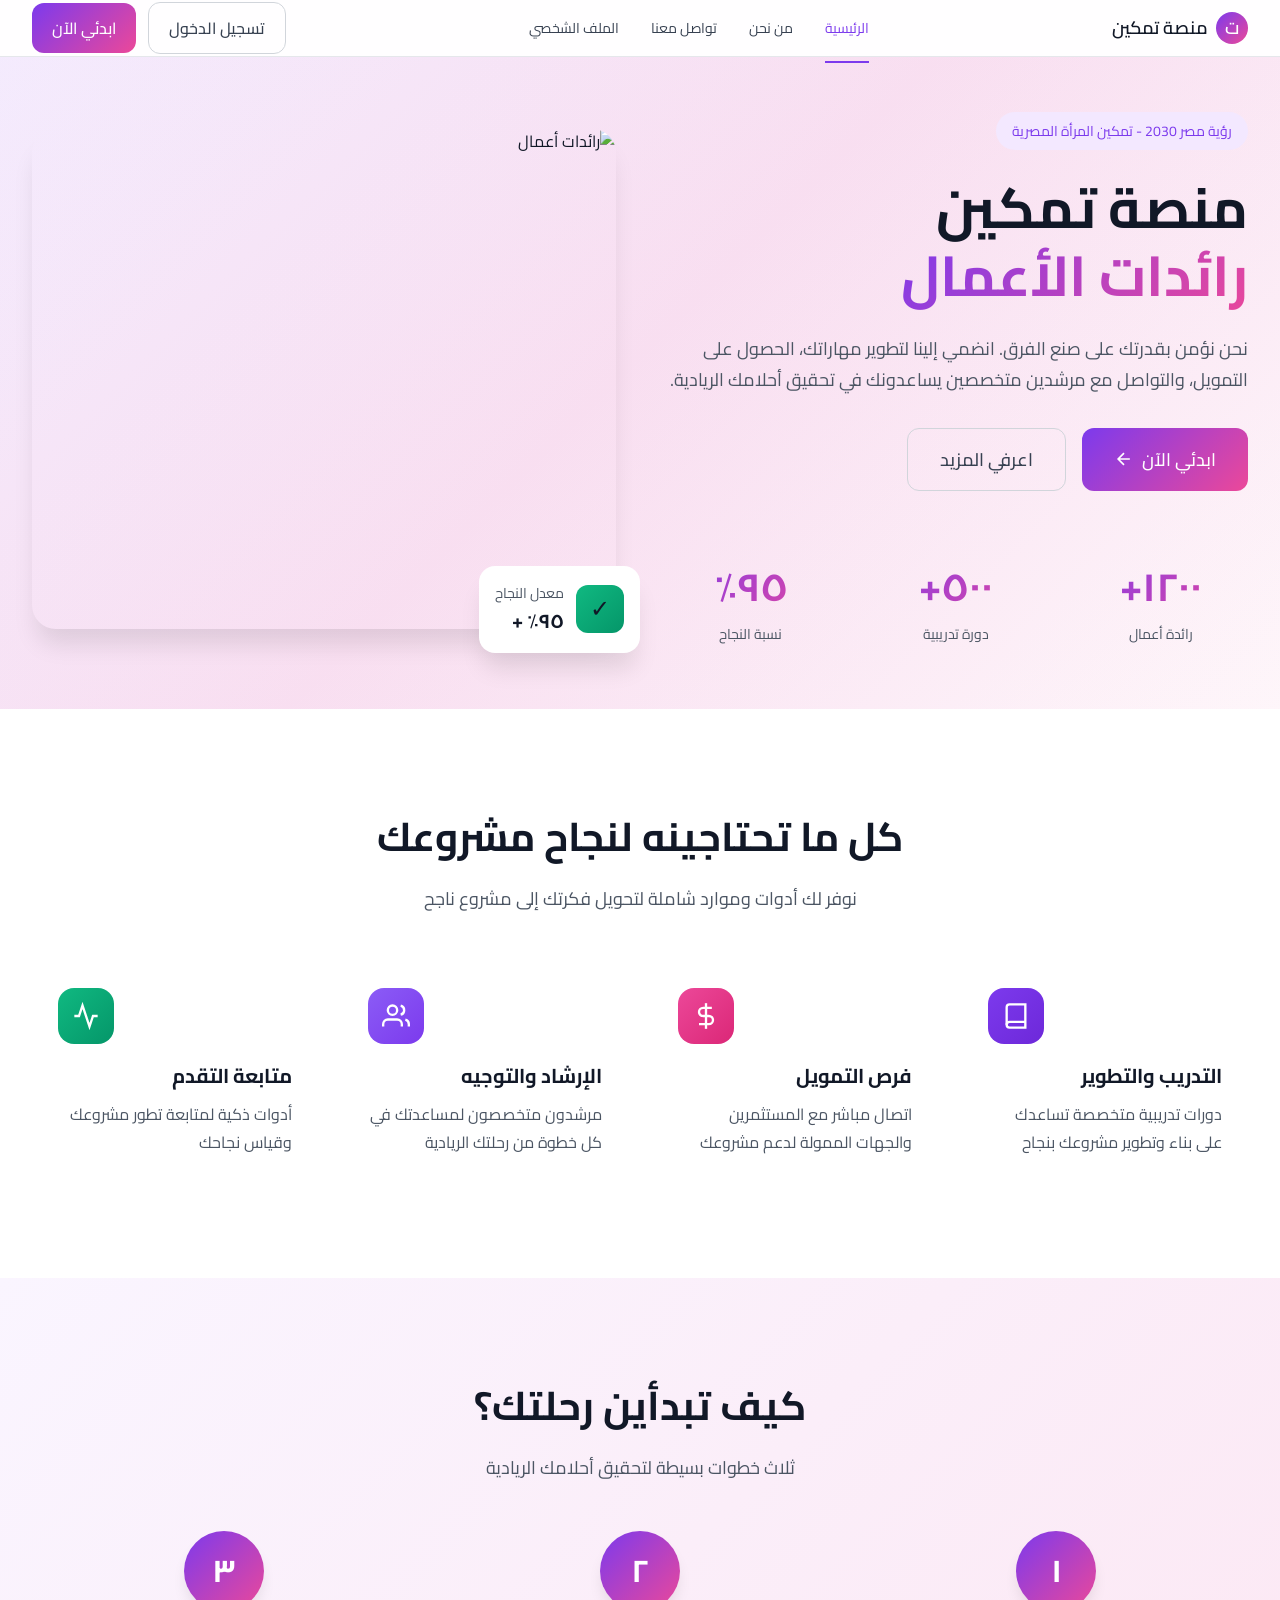
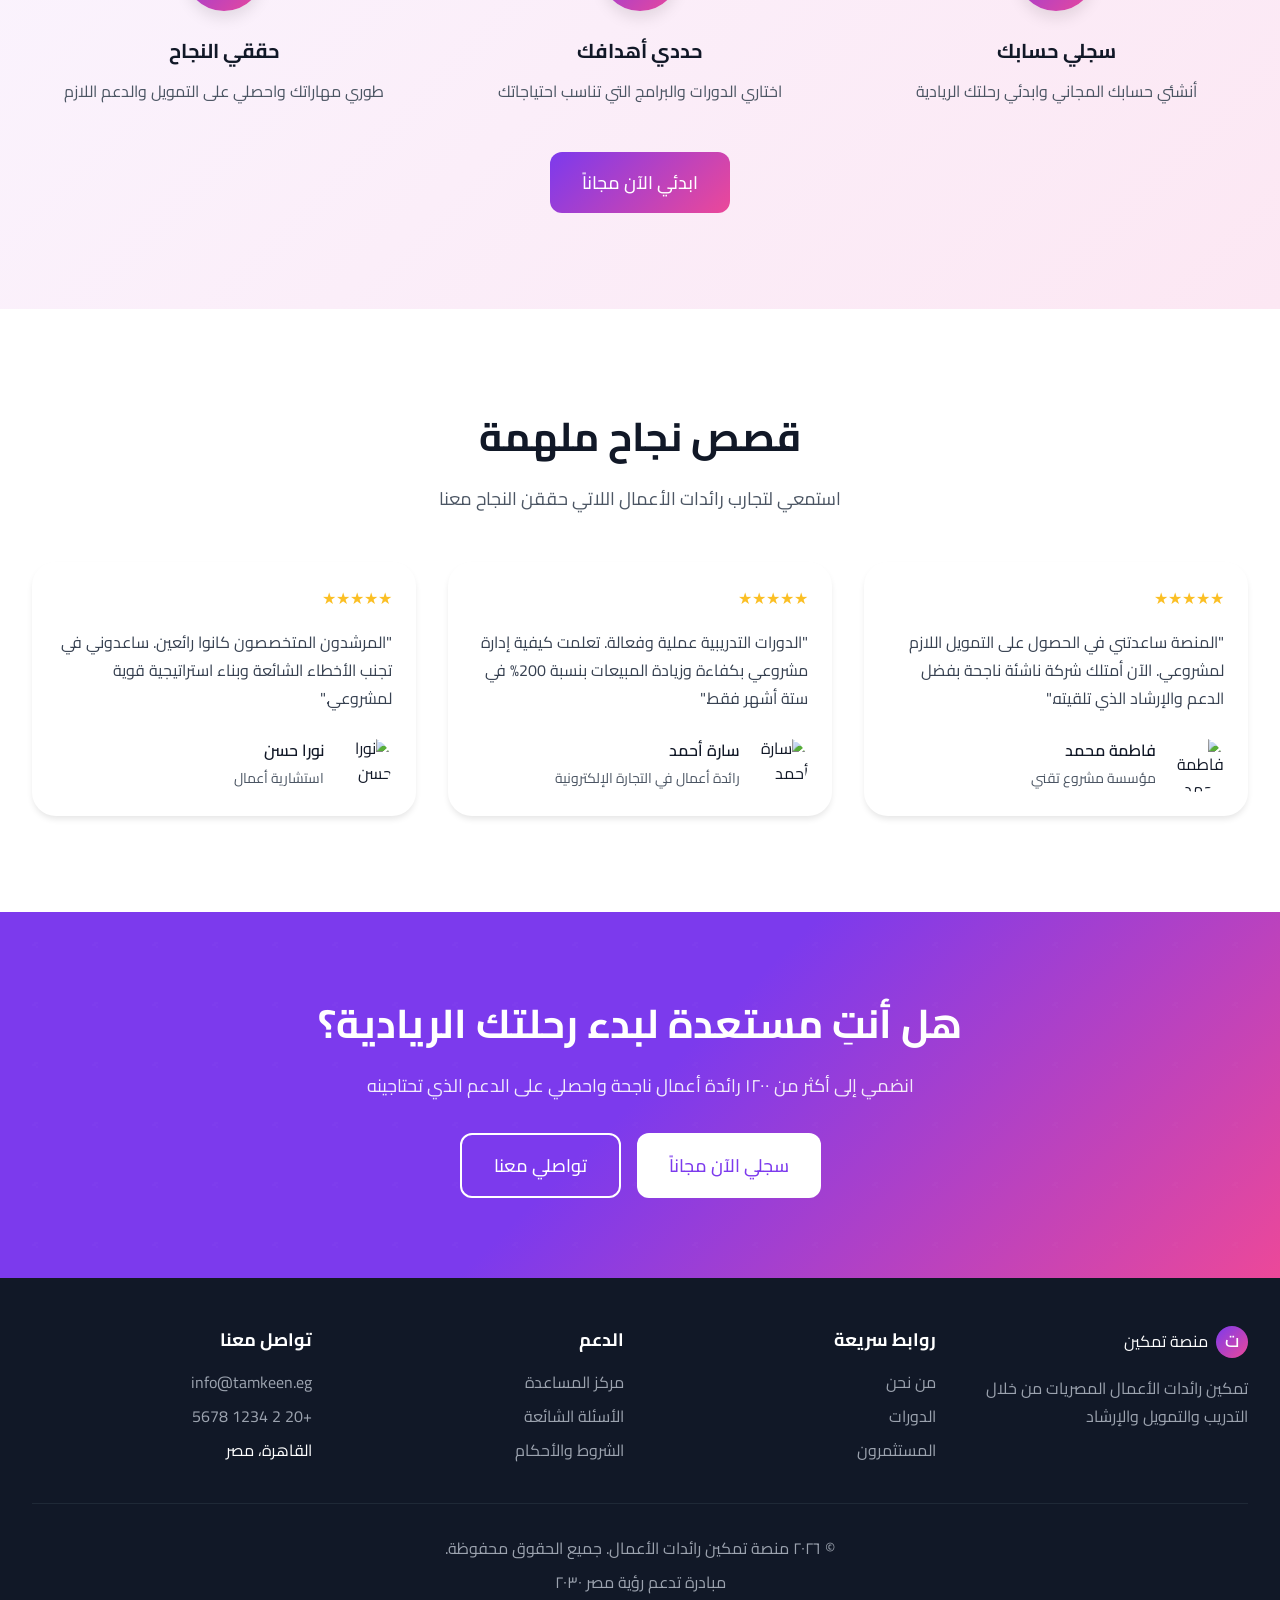
==== index.html @ 4277b5f2 "Add files via upload" ====
<!DOCTYPE html>
<html lang="ar" dir="rtl">
<head>
    <meta charset="UTF-8">
    <meta name="viewport" content="width=device-width, initial-scale=1.0">
    <title>منصة تمكين رائدات الأعمال - رؤية مصر 2030</title>
    <link rel="stylesheet" href="styles.css">
    <link rel="preconnect" href="https://fonts.googleapis.com">
    <link rel="preconnect" href="https://fonts.gstatic.com" crossorigin>
    <link href="https://fonts.googleapis.com/css2?family=Cairo:wght@300;400;500;600;700;800&family=Tajawal:wght@300;400;500;700;800&display=swap" rel="stylesheet">
    <script src="https://accounts.google.com/gsi/client" async defer></script>
</head>
<body>
    <!-- Navigation -->
    <nav class="navbar" id="navbar">
        <div class="container">
            <div class="navbar-content">
                <!-- Logo -->
                <div class="logo">
                    <div class="logo-icon">ت</div>
                    <span class="logo-text">منصة تمكين</span>
                </div>

                <!-- Desktop Menu -->
                <div class="nav-links" id="navLinks">
                    <a href="#" class="nav-link active" data-page="landing">الرئيسية</a>
                    <a href="#" class="nav-link" data-page="about">من نحن</a>
                    <a href="#" class="nav-link" data-page="contact">تواصل معنا</a>
                    <a href="#" class="nav-link" onclick="showProfile(); return false;">الملف الشخصي</a>
                </div>

                <!-- Auth Buttons -->
               <div class="nav-actions" id="navActions">
    <button class="btn btn-outline" onclick="showPage('auth')">تسجيل الدخول</button>
    <button class="btn btn-primary" onclick="showPage('auth')">ابدئي الآن</button>
</div>

                <!-- Mobile Menu Button -->
                <button class="mobile-menu-btn" id="mobileMenuBtn">
                    <span class="hamburger"></span>
                </button>
            </div>

            <!-- Mobile Menu -->
            <div class="mobile-menu" id="mobileMenu">
                <a href="#" class="mobile-nav-link" data-page="landing">الرئيسية</a>
                <a href="#" class="mobile-nav-link" data-page="about">من نحن</a>
                <a href="#" class="mobile-nav-link" data-page="contact">تواصل معنا</a>
                <a href="#" class="mobile-nav-link" onclick="showProfile(); return false;">الملف الشخصي</a>
                <div class="mobile-nav-actions">
                    <button class="btn btn-outline btn-block" onclick="showPage('auth')">تسجيل الدخول</button>
                    <button class="btn btn-primary btn-block" onclick="showPage('auth')">ابدئي الآن</button>
                </div>
            </div>
        </div>
    </nav>

    <!-- Main Content Area -->
    <main id="mainContent">
        <!-- Landing Page -->
        <div id="landingPage" class="page active">
            <!-- Hero Section -->
            <section class="hero">
                <div class="hero-bg"></div>
                <div class="container">
                    <div class="hero-grid">
                        <div class="hero-content">
                            <div class="badge">رؤية مصر 2030 - تمكين المرأة المصرية</div>
                            
                            <h1 class="hero-title">
                                منصة تمكين
                                <br>
                                <span class="gradient-text">رائدات الأعمال</span>
                            </h1>
                            
                            <p class="hero-description">
                                نحن نؤمن بقدرتك على صنع الفرق. انضمي إلينا لتطوير مهاراتك، الحصول على التمويل، والتواصل مع مرشدين متخصصين يساعدونك في تحقيق أحلامك الريادية.
                            </p>
                            
                            <div class="hero-actions">
                                <button class="btn btn-primary btn-lg" onclick="showPage('auth')">
                                    ابدئي الآن
                                    <svg width="20" height="20" viewBox="0 0 24 24" fill="none" stroke="currentColor" stroke-width="2">
                                        <path d="M5 12h14M12 5l-7 7 7 7"/>
                                    </svg>
                                </button>
                                <button class="btn btn-outline btn-lg" onclick="showPage('about')">اعرفي المزيد</button>
                            </div>

                            <!-- Stats -->
                            <div class="hero-stats">
                                <div class="stat">
                                    <div class="stat-value">١٢٠٠+</div>
                                    <div class="stat-label">رائدة أعمال</div>
                                </div>
                                <div class="stat">
                                    <div class="stat-value">٥٠٠+</div>
                                    <div class="stat-label">دورة تدريبية</div>
                                </div>
                                <div class="stat">
                                    <div class="stat-value">٩٥٪</div>
                                    <div class="stat-label">نسبة النجاح</div>
                                </div>
                            </div>
                        </div>

                        <div class="hero-image">
                            <img src="https://images.unsplash.com/photo-1650784853637-685e590ecb73?crop=entropy&cs=tinysrgb&fit=max&fm=jpg&w=1080" alt="رائدات أعمال">
                            <div class="floating-card">
                                <div class="floating-card-icon">✓</div>
                                <div class="floating-card-content">
                                    <div class="floating-card-label">معدل النجاح</div>
                                    <div class="floating-card-value">٩٥٪ +</div>
                                </div>
                            </div>
                        </div>
                    </div>
                </div>
            </section>

            <!-- Features Section -->
            <section class="features">
                <div class="container">
                    <div class="section-header">
                        <h2>كل ما تحتاجينه لنجاح مشروعك</h2>
                        <p>نوفر لك أدوات وموارد شاملة لتحويل فكرتك إلى مشروع ناجح</p>
                    </div>

                    <div class="features-grid">
                        <div class="feature-card">
                            <div class="feature-icon purple">
                                <svg width="28" height="28" viewBox="0 0 24 24" fill="none" stroke="currentColor" stroke-width="2">
                                    <path d="M4 19.5A2.5 2.5 0 0 1 6.5 17H20"/>
                                    <path d="M6.5 2H20v20H6.5A2.5 2.5 0 0 1 4 19.5v-15A2.5 2.5 0 0 1 6.5 2z"/>
                                </svg>
                            </div>
                            <h3>التدريب والتطوير</h3>
                            <p>دورات تدريبية متخصصة تساعدك على بناء وتطوير مشروعك بنجاح</p>
                        </div>

                        <div class="feature-card">
                            <div class="feature-icon pink">
                                <svg width="28" height="28" viewBox="0 0 24 24" fill="none" stroke="currentColor" stroke-width="2">
                                    <line x1="12" y1="1" x2="12" y2="23"/>
                                    <path d="M17 5H9.5a3.5 3.5 0 0 0 0 7h5a3.5 3.5 0 0 1 0 7H6"/>
                                </svg>
                            </div>
                            <h3>فرص التمويل</h3>
                            <p>اتصال مباشر مع المستثمرين والجهات الممولة لدعم مشروعك</p>
                        </div>

                        <div class="feature-card">
                            <div class="feature-icon violet">
                                <svg width="28" height="28" viewBox="0 0 24 24" fill="none" stroke="currentColor" stroke-width="2">
                                    <path d="M17 21v-2a4 4 0 0 0-4-4H5a4 4 0 0 0-4 4v2"/>
                                    <circle cx="9" cy="7" r="4"/>
                                    <path d="M23 21v-2a4 4 0 0 0-3-3.87"/>
                                    <path d="M16 3.13a4 4 0 0 1 0 7.75"/>
                                </svg>
                            </div>
                            <h3>الإرشاد والتوجيه</h3>
                            <p>مرشدون متخصصون لمساعدتك في كل خطوة من رحلتك الريادية</p>
                        </div>

                        <div class="feature-card">
                            <div class="feature-icon emerald">
                                <svg width="28" height="28" viewBox="0 0 24 24" fill="none" stroke="currentColor" stroke-width="2">
                                    <polyline points="22 12 18 12 15 21 9 3 6 12 2 12"/>
                                </svg>
                            </div>
                            <h3>متابعة التقدم</h3>
                            <p>أدوات ذكية لمتابعة تطور مشروعك وقياس نجاحك</p>
                        </div>
                    </div>
                </div>
            </section>

            <!-- How It Works -->
            <section class="how-it-works">
                <div class="container">
                    <div class="section-header">
                        <h2>كيف تبدأين رحلتك؟</h2>
                        <p>ثلاث خطوات بسيطة لتحقيق أحلامك الريادية</p>
                    </div>

                    <div class="steps">
                        <div class="step">
                            <div class="step-number">١</div>
                            <h3>سجلي حسابك</h3>
                            <p>أنشئي حسابك المجاني وابدئي رحلتك الريادية</p>
                        </div>

                        <div class="step">
                            <div class="step-number">٢</div>
                            <h3>حددي أهدافك</h3>
                            <p>اختاري الدورات والبرامج التي تناسب احتياجاتك</p>
                        </div>

                        <div class="step">
                            <div class="step-number">٣</div>
                            <h3>حققي النجاح</h3>
                            <p>طوري مهاراتك واحصلي على التمويل والدعم اللازم</p>
                        </div>
                    </div>

                    <div class="text-center">
                        <button class="btn btn-primary btn-lg" onclick="showPage('auth')">
                            ابدئي الآن مجاناً
                        </button>
                    </div>
                </div>
            </section>

            <!-- Testimonials -->
            <section class="testimonials">
                <div class="container">
                    <div class="section-header">
                        <h2>قصص نجاح ملهمة</h2>
                        <p>استمعي لتجارب رائدات الأعمال اللاتي حققن النجاح معنا</p>
                    </div>

                    <div class="testimonials-grid">
                        <div class="testimonial-card">
                            <div class="stars">★★★★★</div>
                            <p class="testimonial-text">
                                "المنصة ساعدتني في الحصول على التمويل اللازم لمشروعي. الآن أمتلك شركة ناشئة ناجحة بفضل الدعم والإرشاد الذي تلقيته."
                            </p>
                            <div class="testimonial-author">
                                <img src="https://images.unsplash.com/photo-1625987306773-8b9e554b25e2?w=100&h=100&fit=crop" alt="فاطمة محمد">
                                <div>
                                    <div class="author-name">فاطمة محمد</div>
                                    <div class="author-role">مؤسسة مشروع تقني</div>
                                </div>
                            </div>
                        </div>

                        <div class="testimonial-card">
                            <div class="stars">★★★★★</div>
                            <p class="testimonial-text">
                                "الدورات التدريبية عملية وفعالة. تعلمت كيفية إدارة مشروعي بكفاءة وزيادة المبيعات بنسبة 200% في ستة أشهر فقط."
                            </p>
                            <div class="testimonial-author">
                                <img src="https://images.unsplash.com/photo-1698499352020-521e54040e04?w=100&h=100&fit=crop" alt="سارة أحمد">
                                <div>
                                    <div class="author-name">سارة أحمد</div>
                                    <div class="author-role">رائدة أعمال في التجارة الإلكترونية</div>
                                </div>
                            </div>
                        </div>

                        <div class="testimonial-card">
                            <div class="stars">★★★★★</div>
                            <p class="testimonial-text">
                                "المرشدون المتخصصون كانوا رائعين. ساعدوني في تجنب الأخطاء الشائعة وبناء استراتيجية قوية لمشروعي."
                            </p>
                            <div class="testimonial-author">
                                <img src="https://images.unsplash.com/photo-1736939666660-d4c776e0532c?w=100&h=100&fit=crop" alt="نورا حسن">
                                <div>
                                    <div class="author-name">نورا حسن</div>
                                    <div class="author-role">استشارية أعمال</div>
                                </div>
                            </div>
                        </div>
                    </div>
                </div>
            </section>

            <!-- CTA Banner -->
            <section class="cta-banner">
                <div class="container">
                    <h2>هل أنتِ مستعدة لبدء رحلتك الريادية؟</h2>
                    <p>انضمي إلى أكثر من ١٢٠٠ رائدة أعمال ناجحة واحصلي على الدعم الذي تحتاجينه</p>
                    <div class="cta-actions">
                        <button class="btn btn-white btn-lg" onclick="showPage('auth')">
                            سجلي الآن مجاناً
                        </button>
                        <button class="btn btn-outline-white btn-lg" onclick="showPage('contact')">
                            تواصلي معنا
                        </button>
                    </div>
                </div>
            </section>

            <!-- Footer -->
            <footer class="footer">
                <div class="container">
                    <div class="footer-grid">
                        <div class="footer-col">
                            <div class="footer-logo">
                                <div class="logo-icon">ت</div>
                                <span>منصة تمكين</span>
                            </div>
                            <p>تمكين رائدات الأعمال المصريات من خلال التدريب والتمويل والإرشاد</p>
                        </div>

                        <div class="footer-col">
                            <h4>روابط سريعة</h4>
                            <ul>
                                <li><a href="#" onclick="showPage('about'); return false;">من نحن</a></li>
                                <li><a href="#" onclick="showPage('courses'); return false;">الدورات</a></li>
                                <li><a href="#" onclick="showPage('investors'); return false;">المستثمرون</a></li>
                            </ul>
                        </div>

                        <div class="footer-col">
                            <h4>الدعم</h4>
                            <ul>
                                <li><a href="#" onclick="showPage('help')">مركز المساعدة</a></li>
                                <li><a href="#" onclick="showPage('faq'); return false;">الأسئلة الشائعة</a></li>
                                <li><a href="#" onclick="showPage('terms'); return false;">الشروط والأحكام</a></li>
                            </ul>
                        </div>

                        <div class="footer-col">
                            <h4><a href="#" onclick="showPage('contact'); return false;" style="color: inherit; text-decoration: none;">تواصل معنا</a></h4>
                            <ul>
                                <li><a href="mailto:info@tamkeen.eg">info@tamkeen.eg</a></li>
                                <li><a href="tel:+20212345678">+20 2 1234 5678</a></li>
                                <li>القاهرة، مصر</li>
                            </ul>
                        </div>
                    </div>

                    <div class="footer-bottom">
                        <p>© ٢٠٢٦ منصة تمكين رائدات الأعمال. جميع الحقوق محفوظة.</p>
                        <p>مبادرة تدعم رؤية مصر ٢٠٣٠</p>
                    </div>
                </div>
            </footer>
        </div>

        <!-- About Page -->
        <div id="aboutPage" class="page">
            <section class="about-hero">
                <div class="container">
                    <div class="about-hero-content">
                        <h1>من نحن</h1>
                        <p>منصة تمكين هي المبادرة الرائدة في دعم رائدات الأعمال المصريات، وتدعم رؤية مصر 2030 من خلال تمكين المرأة اقتصادياً</p>
                    </div>
                </div>
            </section>

            <section class="about-content">
                <div class="container">
                    <div class="about-grid">
                        <div class="about-text">
                            <h2>رؤيتنا</h2>
                            <p>نسعى لأن نكون المنصة الأولى في الشرق الأوسط التي تدعم رائدات الأعمال من خلال توفير التدريب المتخصص، التمويل المناسب، والإرشاد المهني.</p>
                            
                            <h2>رسالتنا</h2>
                            <p>تمكين 100,000 رائدة أعمال مصرية بحلول عام 2030 من خلال بناء مجتمع داعم يساعد في تحويل الأفكار إلى مشاريع ناجحة.</p>
                        </div>
                        <div class="about-stats">
                            <div class="stat">
                                <div class="stat-value">1200+</div>
                                <div class="stat-label">رائدة أعمال</div>
                            </div>
                            <div class="stat">
                                <div class="stat-value">500+</div>
                                <div class="stat-label">دورة تدريبية</div>
                            </div>
                            <div class="stat">
                                <div class="stat-value">95%</div>
                                <div class="stat-label">نسبة النجاح</div>
                            </div>
                        </div>
                    </div>
                </div>
            </section>
        </div>

        <!-- Contact Page -->
     <div id="contactPage" class="page">
    <section class="contact-hero">
        <div class="container">
            <div class="contact-hero-content">
                <h1>تواصل معنا</h1>
                <p>نحن هنا لمساعدتك في رحلتك الريادية. تواصلي معنا في أي وقت</p>
            </div>
        </div>
    </section>

    <section class="contact-content">
        <div class="container">
            <div class="contact-grid">
                <div class="contact-form">
                    <h2>أرسلي رسالة</h2>
                    <form id="contactForm">
                        <div class="form-group">
                            <label>الاسم الكامل</label>
                            <input id="contactName" type="text" placeholder="أدخلي اسمك الكامل" required>
                        </div>
                        <div class="form-group">
                            <label>البريد الإلكتروني</label>
                            <input id="contactEmail" type="email" placeholder="example@email.com" required>
                        </div>
                        <div class="form-group">
                            <label>الموضوع</label>
                            <input id="contactSubject" type="text" placeholder="موضوع الرسالة" required>
                        </div>
                        <div class="form-group">
                            <label>الرسالة</label>
                            <textarea id="contactMessage" placeholder="اكتبي رسالتك هنا..." rows="5" required></textarea>
                        </div>
                        <button type="submit" class="btn btn-primary">إرسال الرسالة</button>
                    </form>
                </div>
                <div class="contact-info">
                    <h2>معلومات التواصل</h2>
                    <div class="contact-item">
                        <div class="contact-icon">📧</div>
                        <div>
                            <div class="contact-label">البريد الإلكتروني</div>
                            <div class="contact-value">info@tamkeen.eg</div>
                        </div>
                    </div>
                    <div class="contact-item">
                        <div class="contact-icon">📞</div>
                        <div>
                            <div class="contact-label">الهاتف</div>
                            <div class="contact-value">+20 2 1234 5678</div>
                        </div>
                    </div>
                    <div class="contact-item">
                        <div class="contact-icon">📍</div>
                        <div>
                            <div class="contact-label">العنوان</div>
                            <div class="contact-value">القاهرة، مصر</div>
                        </div>
                    </div>
                </div>
            </div>
        </div>
    </section>
</div>

<!-- Help Page -->
<div id="helpPage" class="page">
    <section class="help-hero">
        <div class="container">
            <div class="help-hero-content">
                <h1>مركز المساعدة</h1>
                <p>نحن هنا لمساعدتك في كل خطوة من رحلتك الريادية</p>
            </div>
        </div>
    </section>

    <section class="help-content">
        <div class="container">
            <div class="help-grid">
                <div class="help-section">
                    <h2>البدء في رحلتك</h2>
                    <div class="help-item">
                        <h3>كيف أنشئ حساب جديد؟</h3>
                        <p>اضغطي على "ابدئي الآن" في الصفحة الرئيسية واتبعي الخطوات البسيطة لإنشاء حسابك.</p>
                    </div>
                    <div class="help-item">
                        <h3>ما هي الدورات المتاحة؟</h3>
                        <p>نوفر أكثر من 500 دورة تدريبية في مجالات مختلفة مثل التسويق، الإدارة المالية، وريادة الأعمال.</p>
                    </div>
                </div>
                <div class="help-section">
                    <h2>الدعم الفني</h2>
                    <div class="help-item">
                        <h3>كيف أتصل بالدعم؟</h3>
                        <p>يمكنك التواصل معنا عبر البريد الإلكتروني info@tamkeen.eg أو الهاتف +20 2 1234 5678</p>
                    </div>
                    <div class="help-item">
                        <h3>مشاكل في تسجيل الدخول</h3>
                        <p>تأكدي من صحة البريد الإلكتروني وكلمة المرور. إذا نسيت كلمة المرور، استخدمي رابط "نسيت كلمة المرور".</p>
                    </div>
                </div>
            </div>
        </div>
    </section>
</div>

        <!-- Investors Page -->
        <div id="investorsPage" class="page">
            <section class="investors-hero">
                <div class="container">
                    <div class="investors-hero-content">
                        <h1>المستثمرون</h1>
                        <p>تواصلي مع مستثمرين موثوقين يدعمون مشاريع رائدات الأعمال</p>
                    </div>
                </div>
            </section>

            <section class="investors-content">
                <div class="container">
                    <div class="investors-grid" id="investorsGrid">
                        <div class="investor-card">
                            <div class="investor-image">
                                <img src="https://images.unsplash.com/photo-1556157382-97eda2d62296?crop=entropy&cs=tinysrgb&fit=max&fm=jpg&w=400" alt="أحمد محمد">
                            </div>
                            <div class="investor-content">
                                <h3>أحمد محمد</h3>
                                <p class="investor-title">مستثمر في التكنولوجيا</p>
                                <p class="investor-desc">استثمرت في أكثر من 15 شركة ناشئة في مجال التكنولوجيا والابتكار</p>
                                <div class="investor-interests">
                                    <span>تكنولوجيا</span>
                                    <span>ذكاء اصطناعي</span>
                                    <span>تجارة إلكترونية</span>
                                </div>
                            </div>
                        </div>

                        <div class="investor-card">
                            <div class="investor-image">
                                <img src="https://images.unsplash.com/photo-1559136555-9303baea8ebd?crop=entropy&cs=tinysrgb&fit=max&fm=jpg&w=400" alt="فاطمة علي">
                            </div>
                            <div class="investor-content">
                                <h3>فاطمة علي</h3>
                                <p class="investor-title">مستثمرة في الزراعة</p>
                                <p class="investor-desc">تركز على دعم المشاريع الزراعية المستدامة والأغذية العضوية</p>
                                <div class="investor-interests">
                                    <span>زراعة</span>
                                    <span>أغذية عضوية</span>
                                    <span>استدامة</span>
                                </div>
                            </div>
                        </div>

                        <div class="investor-card">
                            <div class="investor-image">
                                <img src="https://images.unsplash.com/photo-1560250097-0b93528c311a?crop=entropy&cs=tinysrgb&fit=max&fm=jpg&w=400" alt="محمد حسن">
                            </div>
                            <div class="investor-content">
                                <h3>محمد حسن</h3>
                                <p class="investor-title">مستثمر في التصنيع</p>
                                <p class="investor-desc">يدعم مشاريع التصنيع المحلي والإنتاج الصناعي</p>
                                <div class="investor-interests">
                                    <span>تصنيع</span>
                                    <span>إنتاج محلي</span>
                                    <span>صناعات</span>
                                </div>
                            </div>
                        </div>

                        <div class="investor-card">
                            <div class="investor-image">
                                <img src="https://images.unsplash.com/photo-1580489944761-15a19d654956?crop=entropy&cs=tinysrgb&fit=max&fm=jpg&w=400" alt="سارة أحمد">
                            </div>
                            <div class="investor-content">
                                <h3>سارة أحمد</h3>
                                <p class="investor-title">مستثمرة في التعليم</p>
                                <p class="investor-desc">تدعم مشاريع التعليم والتدريب والتطوير المهني</p>
                                <div class="investor-interests">
                                    <span>تعليم</span>
                                    <span>تدريب</span>
                                    <span>تطوير مهني</span>
                                </div>
                            </div>
                        </div>

                        <div class="investor-card">
                            <div class="investor-image">
                                <img src="https://images.unsplash.com/photo-1472099645785-5658abf4ff4e?crop=entropy&cs=tinysrgb&fit=max&fm=jpg&w=400" alt="علي محمود">
                            </div>
                            <div class="investor-content">
                                <h3>علي محمود</h3>
                                <p class="investor-title">مستثمر في الطاقة</p>
                                <p class="investor-desc">يركز على مشاريع الطاقة المتجددة والحلول البيئية</p>
                                <div class="investor-interests">
                                    <span>طاقة متجددة</span>
                                    <span>بيئة</span>
                                    <span>استدامة</span>
                                </div>
                            </div>
                        </div>

                        <div class="investor-card">
                            <div class="investor-image">
                                <img src="https://images.unsplash.com/photo-1544005313-94ddf0286df2?crop=entropy&cs=tinysrgb&fit=max&fm=jpg&w=400" alt="نور حسن">
                            </div>
                            <div class="investor-content">
                                <h3>نور حسن</h3>
                                <p class="investor-title">مستثمرة في السياحة</p>
                                <p class="investor-desc">تدعم مشاريع السياحة والضيافة والترفيه</p>
                                <div class="investor-interests">
                                    <span>سياحة</span>
                                    <span>ضيافة</span>
                                    <span>ترفيه</span>
                                </div>
                            </div>
                        </div>
                    </div>
                </div>
            </section>
        </div>

        <!-- Terms Page -->
        <div id="termsPage" class="page">
            <section class="terms-hero">
                <div class="container">
                    <div class="terms-hero-content">
                        <h1>الشروط والأحكام</h1>
                        <p>اقرئي بعناية قبل استخدام منصة تمكين</p>
                    </div>
                </div>
            </section>

            <section class="terms-content">
                <div class="container">
                    <div class="terms-text">
                        <h2>1. قبول الشروط</h2>
                        <p>بالدخول إلى منصة تمكين، تقبلين هذه الشروط والأحكام بالكامل. إذا كنتِ لا توافقين على أي جزء منها، يرجى عدم استخدام المنصة.</p>

                        <h2>2. استخدام المنصة</h2>
                        <p>المنصة مخصصة لدعم رائدات الأعمال المصريات. يجب استخدامها بطريقة قانونية وأخلاقية. لا يُسمح باستخدامها لأغراض غير قانونية أو ضارة.</p>

                        <h2>3. حقوق الملكية الفكرية</h2>
                        <p>جميع المحتوى في المنصة (النصوص والصور والفيديوهات) محمي بحقوق الملكية الفكرية. لا يُسمح بنسخ أو توزيع المحتوى بدون إذن صريح.</p>

                        <h2>4. الحسابات والكلمات المرورية</h2>
                        <p>أنتِ مسؤولة عن حماية كلمة مرورك وعدم مشاركتها مع الآخرين. المنصة لا تتحمل المسؤولية عن الوصول غير المصرح إلى حسابك.</p>

                        <h2>5. المحتوى المستخدم</h2>
                        <p>أي محتوى تنشرينه في المنصة تكونين مسؤولة عنه. يجب أن يكون قانونياً واحترافياً. نحتفظ بالحق في حذف أي محتوى يخالف هذه الشروط.</p>

                        <h2>6. المسؤولية والتعويضات</h2>
                        <p>المنصة توفر الخدمات "كما هي". لا نضمن عدم وجود أخطاء أو انقطاع الخدمة. لا نتحمل مسؤولية الأضرار المباشرة أو غير المباشرة الناتجة عن استخدام المنصة.</p>

                        <h2>7. سياسة الخصوصية</h2>
                        <p>نحترم خصوصيتك. بيانات حسابك محمية تماماً. لن نشاركها مع أطراف ثالثة بدون موافقتك. للمزيد، اطلعي على سياسة الخصوصية الكاملة.</p>

                        <h2>8. التعديلات على الشروط</h2>
                        <p>نحتفظ بالحق في تعديل هذه الشروط في أي وقت. ستُخطرين بأي تغييرات مهمة عبر البريد الإلكتروني. الاستمرار في استخدام المنصة يعني قبولك للشروط الجديدة.</p>

                        <h2>9. الإنهاء</h2>
                        <p>يمكنك إنهاء حسابك في أي وقت. نحتفظ بالحق في إيقاف الحساب إذا انتهكتِ هذه الشروط.</p>

                        <h2>10. التواصل</h2>
                        <p>إذا كان لديك أي أسئلة حول هذه الشروط، تواصلي معنا عبر البريد الإلكتروني: info@tamkeen.eg</p>

                        <div class="terms-footer">
                            <p><strong>آخر تحديث: 9 مارس 2026</strong></p>
                        </div>
                    </div>
                </div>
            </section>
        </div>

        <!-- FAQ Page -->
        <div id="faqPage" class="page">
            <section class="faq-hero">
                <div class="container">
                    <div class="faq-hero-content">
                        <h1>الأسئلة الشائعة</h1>
                        <p>إجابات لأكثر الأسئلة التي تطرحها رائدات الأعمال</p>
                    </div>
                </div>
            </section>

            <section class="faq-content">
                <div class="container">
                    <div class="faq-list">
                        <div class="faq-item">
                            <div class="faq-question" onclick="toggleFaq(this)">
                                <h3>كيف أسجل في منصة تمكين؟</h3>
                                <span class="faq-toggle">+</span>
                            </div>
                            <div class="faq-answer">
                                <p>التسجيل في منصة تمكين سهل جداً. اضغطي على "ابدئي الآن" واتبعي الخطوات البسيطة. ستحتاجين إلى بريد إلكتروني وكلمة مرور قوية. بعد التأكد من بريدك الإلكتروني، يمكنك البدء في تصفح الدورات والمستثمرين.</p>
                            </div>
                        </div>

                        <div class="faq-item">
                            <div class="faq-question" onclick="toggleFaq(this)">
                                <h3>هل المنصة مجانية؟</h3>
                                <span class="faq-toggle">+</span>
                            </div>
                            <div class="faq-answer">
                                <p>التسجيل في المنصة مجاني تماماً! بعض الدورات مجانية وبعضها قد يتطلب رسوم اشتراك. لكن الوصول الأساسي إلى المنصة والمحتوى الأساسي مجاني للجميع.</p>
                            </div>
                        </div>

                        <div class="faq-item">
                            <div class="faq-question" onclick="toggleFaq(this)">
                                <h3>كيف أتواصل مع المستثمرين؟</h3>
                                <span class="faq-toggle">+</span>
                            </div>
                            <div class="faq-answer">
                                <p>يمكنك تصفح ملفات المستثمرين في صفحة "المستثمرون" ورؤية اهتماماتهم. بعد ذلك، يمكنك التواصل معهم عبر البريد الإلكتروني أو الاتصال بفريق الدعم للمساعدة في الربط بينك وبينهم.</p>
                            </div>
                        </div>

                        <div class="faq-item">
                            <div class="faq-question" onclick="toggleFaq(this)">
                                <h3>ما هي مدة الدورات؟</h3>
                                <span class="faq-toggle">+</span>
                            </div>
                            <div class="faq-answer">
                                <p>مدة الدورات تختلف حسب محتواها. معظم الدورات تتراوح بين 6 إلى 20 أسبوع. كل دورة لها جدول زمني مرن تستطيعين الدراسة فيه بوتيرتكن الخاصة.</p>
                            </div>
                        </div>

                        <div class="faq-item">
                            <div class="faq-question" onclick="toggleFaq(this)">
                                <h3>هل يوجد شهادات بعد إنهاء الدورة؟</h3>
                                <span class="faq-toggle">+</span>
                            </div>
                            <div class="faq-answer">
                                <p>نعم، بعد إنهاء أي دورة بنجاح ستحصلين على شهادة معترف بها. الشهادة ستضاف إلى ملفك الشخصي ويمكنك مشاركتها مع الآخرين وأصحاب العمل.</p>
                            </div>
                        </div>

                        <div class="faq-item">
                            <div class="faq-question" onclick="toggleFaq(this)">
                                <h3>كيف أبدأ مشروعي الخاص؟</h3>
                                <span class="faq-toggle">+</span>
                            </div>
                            <div class="faq-answer">
                                <p>ابدئي بتطوير فكرتك من خلال دورات ريادة الأعمال. ثم، استخدمي أدواتنا لكتابة خطة عملك ودراسة السوق. بعد ذلك، تواصلي مع المستثمرين الذين يهتمون بمجال مشروعك.</p>
                            </div>
                        </div>

                        <div class="faq-item">
                            <div class="faq-question" onclick="toggleFaq(this)">
                                <h3>هل يمكنني التواصل مع مرشد شخصي؟</h3>
                                <span class="faq-toggle">+</span>
                            </div>
                            <div class="faq-answer">
                                <p>نعم، يمكنك طلب مرشد متخصص من خلال صفحة التواصل معنا. سنساعدك في إيجاد مرشد يتناسب مع احتياجات مشروعك ومجال عملك.</p>
                            </div>
                        </div>

                        <div class="faq-item">
                            <div class="faq-question" onclick="toggleFaq(this)">
                                <h3>ماذا أفعل إذا نسيت كلمة المرور؟</h3>
                                <span class="faq-toggle">+</span>
                            </div>
                            <div class="faq-answer">
                                <p>اضغطي على "نسيت كلمة المرور" في صفحة الدخول. أدخلي بريدك الإلكتروني وستتلقين رسالة بها رابط لإعادة تعيين كلمة المرور. اتبعي الخطوات لإنشاء كلمة مرور جديدة.</p>
                            </div>
                        </div>

                        <div class="faq-item">
                            <div class="faq-question" onclick="toggleFaq(this)">
                                <h3>هل يمكنني تغيير خطتي بعد التسجيل؟</h3>
                                <span class="faq-toggle">+</span>
                            </div>
                            <div class="faq-answer">
                                <p>بالطبع! يمكنك تغيير أهدافك والدورات التي تريدين حضورها في أي وقت. المرونة جزء أساسي من فلسفتنا في دعم رائدات الأعمال.</p>
                            </div>
                        </div>

                        <div class="faq-item">
                            <div class="faq-question" onclick="toggleFaq(this)">
                                <h3>كيف أتواصل مع فريق الدعم؟</h3>
                                <span class="faq-toggle">+</span>
                            </div>
                            <div class="faq-answer">
                                <p>يمكنك التواصل معنا عبر صفحة "تواصل معنا" أو البريد الإلكتروني info@tamkeen.eg أو الهاتف +20 2 1234 5678. فريقنا هنا لمساعدتك 24/7.</p>
                            </div>
                        </div>
                    </div>
                </div>
            </section>
        </div>

        <!-- Courses Page -->
        <div id="coursesPage" class="page">
            <section class="courses-hero">
                <div class="container">
                    <div class="courses-hero-content">
                        <h1>الدورات التدريبية</h1>
                        <p>دورات متخصصة لتطوير مهاراتك الريادية وتحقيق أحلامك</p>
                        <div class="search-container">
                            <input type="text" id="courseSearch" placeholder="ابحثي عن دورة..." class="search-input">
                            <button class="search-btn">🔍</button>
                        </div>
                    </div>
                </div>
            </section>

            <section class="courses-content">
                <div class="container">
                    <div class="courses-grid" id="coursesGrid">
                        <div class="course-card">
                            <div class="course-image">
                                <img src="https://images.unsplash.com/photo-1552664730-d307ca884978?crop=entropy&cs=tinysrgb&fit=max&fm=jpg&w=400" alt="إدارة الأعمال">
                            </div>
                            <div class="course-content">
                                <h3>إدارة الأعمال الأساسية</h3>
                                <p>تعلمي أساسيات إدارة الأعمال والتخطيط الاستراتيجي</p>
                                <div class="course-meta">
                                    <span class="duration">8 أسابيع</span>
                                    <span class="level">مبتدئة</span>
                                </div>
                                <button class="btn btn-primary" onclick="showPage('auth')">سجلي الآن</button>
                            </div>
                        </div>

                        <div class="course-card">
                            <div class="course-image">
                                <img src="https://images.unsplash.com/photo-1556742049-0cfed4f6a45d?crop=entropy&cs=tinysrgb&fit=max&fm=jpg&w=400" alt="التسويق الرقمي">
                            </div>
                            <div class="course-content">
                                <h3>التسويق الرقمي للشركات الصغيرة</h3>
                                <p>اكتشفي أسرار التسويق عبر الإنترنت وبناء حضور قوي</p>
                                <div class="course-meta">
                                    <span class="duration">6 أسابيع</span>
                                    <span class="level">متوسطة</span>
                                </div>
                                <button class="btn btn-primary" onclick="showPage('auth')">سجلي الآن</button>
                            </div>
                        </div>

                        <div class="course-card">
                            <div class="course-image">
                                <img src="https://images.unsplash.com/photo-1554224155-6726b3ff858f?crop=entropy&cs=tinysrgb&fit=max&fm=jpg&w=400" alt="التمويل">
                            </div>
                            <div class="course-content">
                                <h3>إدارة المال والتمويل</h3>
                                <p>تعلمي كيفية إدارة الأموال وبناء خطط مالية مستدامة</p>
                                <div class="course-meta">
                                    <span class="duration">10 أسابيع</span>
                                    <span class="level">متقدمة</span>
                                </div>
                                <button class="btn btn-primary">سجلي الآن</button>
                            </div>
                        </div>

                        <div class="course-card">
                            <div class="course-image">
                                <img src="https://images.unsplash.com/photo-1519389950473-47ba0277781c?crop=entropy&cs=tinysrgb&fit=max&fm=jpg&w=400" alt="ريادة الأعمال">
                            </div>
                            <div class="course-content">
                                <h3>أساسيات ريادة الأعمال</h3>
                                <p>ابدئي رحلتك في عالم ريادة الأعمال بالمعرفة الصحيحة</p>
                                <div class="course-meta">
                                    <span class="duration">12 أسبوع</span>
                                    <span class="level">مبتدئة</span>
                                </div>
                                <button class="btn btn-primary">سجلي الآن</button>
                            </div>
                        </div>

                        <div class="course-card">
                            <div class="course-image">
                                <img src="https://images.unsplash.com/photo-1559136555-9303baea8ebd?crop=entropy&cs=tinysrgb&fit=max&fm=jpg&w=400" alt="التطوير الشخصي">
                            </div>
                            <div class="course-content">
                                <h3>التطوير الشخصي للقيادات</h3>
                                <p>طوري مهاراتك القيادية وأصبحي قائدة ناجحة</p>
                                <div class="course-meta">
                                    <span class="duration">8 أسابيع</span>
                                    <span class="level">متوسطة</span>
                                </div>
                                <button class="btn btn-primary">سجلي الآن</button>
                            </div>
                        </div>

                        <div class="course-card">
                            <div class="course-image">
                                <img src="https://images.unsplash.com/photo-1507003211169-0a1dd7228f2d?crop=entropy&cs=tinysrgb&fit=max&fm=jpg&w=400" alt="بناء الفرق">
                            </div>
                            <div class="course-content">
                                <h3>بناء وإدارة الفرق</h3>
                                <p>تعلمي كيفية بناء فرق عمل فعالة ومتماسكة</p>
                                <div class="course-meta">
                                    <span class="duration">6 أسابيع</span>
                                    <span class="level">متقدمة</span>
                                </div>
                                <button class="btn btn-primary">سجلي الآن</button>
                            </div>
                        </div>

                        <div class="course-card">
                            <div class="course-image">
                                <img src="https://images.unsplash.com/photo-1551288049-bebda4e38f71?crop=entropy&cs=tinysrgb&fit=max&fm=jpg&w=400" alt="الحرف اليدوية">
                            </div>
                            <div class="course-content">
                                <h3>تطوير الحرف اليدوية المصرية</h3>
                                <p>تعلمي كيفية تطوير وتسويق الحرف اليدوية التقليدية في السوق الحديث</p>
                                <div class="course-meta">
                                    <span class="duration">10 أسابيع</span>
                                    <span class="level">مبتدئة</span>
                                </div>
                                <button class="btn btn-primary">سجلي الآن</button>
                            </div>
                        </div>

                        <div class="course-card">
                            <div class="course-image">
                                <img src="https://images.unsplash.com/photo-1571019613454-1cb2f99b2d8b?crop=entropy&cs=tinysrgb&fit=max&fm=jpg&w=400" alt="الزراعة المستدامة">
                            </div>
                            <div class="course-content">
                                <h3>ريادة الأعمال في الزراعة المستدامة</h3>
                                <p>اكتشفي فرص الأعمال في الزراعة العضوية والمستدامة في مصر</p>
                                <div class="course-meta">
                                    <span class="duration">14 أسبوع</span>
                                    <span class="level">متوسطة</span>
                                </div>
                                <button class="btn btn-primary">سجلي الآن</button>
                            </div>
                        </div>

                        <div class="course-card">
                            <div class="course-image">
                                <img src="https://images.unsplash.com/photo-1556742049-0cfed4f6a45d?crop=entropy&cs=tinysrgb&fit=max&fm=jpg&w=400" alt="التجارة الإلكترونية">
                            </div>
                            <div class="course-content">
                                <h3>التجارة الإلكترونية في مصر</h3>
                                <p>تعلمي أساسيات التجارة عبر الإنترنت وإدارة متاجر إلكترونية ناجحة</p>
                                <div class="course-meta">
                                    <span class="duration">8 أسابيع</span>
                                    <span class="level">مبتدئة</span>
                                </div>
                                <button class="btn btn-primary">سجلي الآن</button>
                            </div>
                        </div>

                        <div class="course-card">
                            <div class="course-image">
                                <img src="https://images.unsplash.com/photo-1559136555-9303baea8ebd?crop=entropy&cs=tinysrgb&fit=max&fm=jpg&w=400" alt="السياحة">
                            </div>
                            <div class="course-content">
                                <h3>ريادة الأعمال في قطاع السياحة</h3>
                                <p>استغلال فرص السياحة في مصر من خلال مشاريع مبتكرة ومستدامة</p>
                                <div class="course-meta">
                                    <span class="duration">12 أسبوع</span>
                                    <span class="level">متقدمة</span>
                                </div>
                                <button class="btn btn-primary">سجلي الآن</button>
                            </div>
                        </div>

                        <div class="course-card">
                            <div class="course-image">
                                <img src="https://images.unsplash.com/photo-1507003211169-0a1dd7228f2d?crop=entropy&cs=tinysrgb&fit=max&fm=jpg&w=400" alt="التكنولوجيا">
                            </div>
                            <div class="course-content">
                                <h3>التكنولوجيا والابتكار في الأعمال</h3>
                                <p>كيفية دمج التكنولوجيا في أعمالك لتحسين الكفاءة وزيادة الإنتاجية</p>
                                <div class="course-meta">
                                    <span class="duration">10 أسابيع</span>
                                    <span class="level">متوسطة</span>
                                </div>
                                <button class="btn btn-primary">سجلي الآن</button>
                            </div>
                        </div>

                        <div class="course-card">
                            <div class="course-image">
                                <img src="https://images.unsplash.com/photo-1554224155-6726b3ff858f?crop=entropy&cs=tinysrgb&fit=max&fm=jpg&w=400" alt="التصدير">
                            </div>
                            <div class="course-content">
                                <h3>التصدير والتجارة الدولية</h3>
                                <p>تعلمي كيفية التصدير إلى الأسواق العالمية وفتح أبواب جديدة لأعمالك</p>
                                <div class="course-meta">
                                    <span class="duration">16 أسبوع</span>
                                    <span class="level">متقدمة</span>
                                </div>
                                <button class="btn btn-primary">سجلي الآن</button>
                            </div>
                        </div>

                        <div class="course-card">
                            <div class="course-image">
                                <img src="https://images.unsplash.com/photo-1559757148-5c350d0d3c56?crop=entropy&cs=tinysrgb&fit=max&fm=jpg&w=400" alt="الرعاية الصحية">
                            </div>
                            <div class="course-content">
                                <h3>ريادة الأعمال في الرعاية الصحية</h3>
                                <p>فرص الأعمال في قطاع الرعاية الصحية والخدمات الطبية في مصر</p>
                                <div class="course-meta">
                                    <span class="duration">12 أسابيع</span>
                                    <span class="level">متقدمة</span>
                                </div>
                                <button class="btn btn-primary">سجلي الآن</button>
                            </div>
                        </div>

                        <div class="course-card">
                            <div class="course-image">
                                <img src="https://images.unsplash.com/photo-1503676260728-1c00da094a0b?crop=entropy&cs=tinysrgb&fit=max&fm=jpg&w=400" alt="التعليم">
                            </div>
                            <div class="course-content">
                                <h3>مشاريع التعليم والتدريب</h3>
                                <p>إنشاء مراكز تعليمية وتدريبية مبتكرة في السوق المصري</p>
                                <div class="course-meta">
                                    <span class="duration">10 أسابيع</span>
                                    <span class="level">مبتدئة</span>
                                </div>
                                <button class="btn btn-primary">سجلي الآن</button>
                            </div>
                        </div>

                        <div class="course-card">
                            <div class="course-image">
                                <img src="https://images.unsplash.com/photo-1581091226825-a6a2a5aee158?crop=entropy&cs=tinysrgb&fit=max&fm=jpg&w=400" alt="الطاقة المتجددة">
                            </div>
                            <div class="course-content">
                                <h3>الطاقة المتجددة والبيئة</h3>
                                <p>مشاريع الطاقة الشمسية والرياح في مصر وفرص الاستثمار</p>
                                <div class="course-meta">
                                    <span class="duration">14 أسابيع</span>
                                    <span class="level">متوسطة</span>
                                </div>
                                <button class="btn btn-primary">سجلي الآن</button>
                            </div>
                        </div>

                        <div class="course-card">
                            <div class="course-image">
                                <img src="https://images.unsplash.com/photo-1560472354-b33ff0c44a43?crop=entropy&cs=tinysrgb&fit=max&fm=jpg&w=400" alt="التصنيع">
                            </div>
                            <div class="course-content">
                                <h3>التصنيع والإنتاج المحلي</h3>
                                <p>تطوير صناعات محلية وتصنيع منتجات تنافسية</p>
                                <div class="course-meta">
                                    <span class="duration">16 أسابيع</span>
                                    <span class="level">متقدمة</span>
                                </div>
                                <button class="btn btn-primary">سجلي الآن</button>
                            </div>
                        </div>

                        <div class="course-card">
                            <div class="course-image">
                                <img src="https://images.unsplash.com/photo-1556742049-0cfed4f6a45d?crop=entropy&cs=tinysrgb&fit=max&fm=jpg&w=400" alt="التطبيقات">
                            </div>
                            <div class="course-content">
                                <h3>تطوير التطبيقات والبرمجيات</h3>
                                <p>إنشاء تطبيقات هاتف وبرمجيات لحل المشكلات المحلية</p>
                                <div class="course-meta">
                                    <span class="duration">18 أسابيع</span>
                                    <span class="level">متقدمة</span>
                                </div>
                                <button class="btn btn-primary">سجلي الآن</button>
                            </div>
                        </div>

                        <div class="course-card">
                            <div class="course-image">
                                <img src="https://images.unsplash.com/photo-1551288049-bebda4e38f71?crop=entropy&cs=tinysrgb&fit=max&fm=jpg&w=400" alt="المشغولات اليدوية">
                            </div>
                            <div class="course-content">
                                <h3>الحرف والمشغولات اليدوية</h3>
                                <p>تطوير وتسويق الحرف التقليدية المصرية في العصر الرقمي</p>
                                <div class="course-meta">
                                    <span class="duration">8 أسابيع</span>
                                    <span class="level">مبتدئة</span>
                                </div>
                                <button class="btn btn-primary">سجلي الآن</button>
                            </div>
                        </div>

                        <div class="course-card">
                            <div class="course-image">
                                <img src="https://images.unsplash.com/photo-1571019613454-1cb2f99b2d8b?crop=entropy&cs=tinysrgb&fit=max&fm=jpg&w=400" alt="الزراعة التكنولوجية">
                            </div>
                            <div class="course-content">
                                <h3>الزراعة التكنولوجية والذكية</h3>
                                <p>دمج التكنولوجيا في الزراعة لزيادة الإنتاجية والاستدامة</p>
                                <div class="course-meta">
                                    <span class="duration">12 أسابيع</span>
                                    <span class="level">متوسطة</span>
                                </div>
                                <button class="btn btn-primary">سجلي الآن</button>
                            </div>
                        </div>

                        <div class="course-card">
                            <div class="course-image">
                                <img src="https://images.unsplash.com/photo-1559136555-9303baea8ebd?crop=entropy&cs=tinysrgb&fit=max&fm=jpg&w=400" alt="السياحة البيئية">
                            </div>
                            <div class="course-content">
                                <h3>السياحة البيئية والمستدامة</h3>
                                <p>مشاريع سياحية صديقة للبيئة في المناطق الطبيعية المصرية</p>
                                <div class="course-meta">
                                    <span class="duration">10 أسابيع</span>
                                    <span class="level">مبتدئة</span>
                                </div>
                                <button class="btn btn-primary">سجلي الآن</button>
                            </div>
                        </div>

                        <div class="course-card">
                            <div class="course-image">
                                <img src="https://images.unsplash.com/photo-1507003211169-0a1dd7228f2d?crop=entropy&cs=tinysrgb&fit=max&fm=jpg&w=400" alt="الذكاء الاصطناعي">
                            </div>
                            <div class="course-content">
                                <h3>الذكاء الاصطناعي في الأعمال</h3>
                                <p>تطبيقات الذكاء الاصطناعي في تحسين الأعمال والخدمات</p>
                                <div class="course-meta">
                                    <span class="duration">20 أسابيع</span>
                                    <span class="level">متقدمة</span>
                                </div>
                                <button class="btn btn-primary">سجلي الآن</button>
                            </div>
                        </div>

                        <div class="course-card">
                            <div class="course-image">
                                <img src="https://images.unsplash.com/photo-1554224155-6726b3ff858f?crop=entropy&cs=tinysrgb&fit=max&fm=jpg&w=400" alt="التجارة الدولية">
                            </div>
                            <div class="course-content">
                                <h3>التجارة عبر الحدود</h3>
                                <p>استراتيجيات التصدير والاستيراد في السوق المصري</p>
                                <div class="course-meta">
                                    <span class="duration">14 أسابيع</span>
                                    <span class="level">متوسطة</span>
                                </div>
                                <button class="btn btn-primary">سجلي الآن</button>
                            </div>
                        </div>

                        <div class="course-card">
                            <div class="course-image">
                                <img src="https://images.unsplash.com/photo-1552664730-d307ca884978?crop=entropy&cs=tinysrgb&fit=max&fm=jpg&w=400" alt="إدارة المشاريع">
                            </div>
                            <div class="course-content">
                                <h3>إدارة المشاريع الرقمية</h3>
                                <p>أدوات وتقنيات إدارة المشاريع في العصر الرقمي</p>
                                <div class="course-meta">
                                    <span class="duration">10 أسابيع</span>
                                    <span class="level">مبتدئة</span>
                                </div>
                                <button class="btn btn-primary">سجلي الآن</button>
                            </div>
                        </div>

                        <div class="course-card">
                            <div class="course-image">
                                <img src="https://images.unsplash.com/photo-1556742049-0cfed4f6a45d?crop=entropy&cs=tinysrgb&fit=max&fm=jpg&w=400" alt="التسويق الرقمي">
                            </div>
                            <div class="course-content">
                                <h3>التسويق الرقمي المتقدم</h3>
                                <p>استراتيجيات التسويق عبر وسائل التواصل الاجتماعي والإعلانات</p>
                                <div class="course-meta">
                                    <span class="duration">12 أسابيع</span>
                                    <span class="level">متوسطة</span>
                                </div>
                                <button class="btn btn-primary">سجلي الآن</button>
                            </div>
                        </div>

                        <div class="course-card">
                            <div class="course-image">
                                <img src="https://images.unsplash.com/photo-1551288049-bebda4e38f71?crop=entropy&cs=tinysrgb&fit=max&fm=jpg&w=400" alt="الخدمات المالية">
                            </div>
                            <div class="course-content">
                                <h3>الخدمات المالية والتمويل</h3>
                                <p>فهم أسواق المال والخدمات المصرفية للشركات الصغيرة</p>
                                <div class="course-meta">
                                    <span class="duration">16 أسابيع</span>
                                    <span class="level">متقدمة</span>
                                </div>
                                <button class="btn btn-primary">سجلي الآن</button>
                            </div>
                        </div>

                        <div class="course-card">
                            <div class="course-image">
                                <img src="https://images.unsplash.com/photo-1571019613454-1cb2f99b2d8b?crop=entropy&cs=tinysrgb&fit=max&fm=jpg&w=400" alt="الأغذية العضوية">
                            </div>
                            <div class="course-content">
                                <h3>صناعة الأغذية العضوية</h3>
                                <p>إنتاج وتسويق الأغذية العضوية في السوق المصري</p>
                                <div class="course-meta">
                                    <span class="duration">14 أسابيع</span>
                                    <span class="level">متوسطة</span>
                                </div>
                                <button class="btn btn-primary">سجلي الآن</button>
                            </div>
                        </div>

                        <div class="course-card">
                            <div class="course-image">
                                <img src="https://images.unsplash.com/photo-1559136555-9303baea8ebd?crop=entropy&cs=tinysrgb&fit=max&fm=jpg&w=400" alt="الرياضة والترفيه">
                            </div>
                            <div class="course-content">
                                <h3>مشاريع الرياضة والترفيه</h3>
                                <p>فرص الأعمال في قطاع الرياضة والترفيه في مصر</p>
                                <div class="course-meta">
                                    <span class="duration">10 أسابيع</span>
                                    <span class="level">مبتدئة</span>
                                </div>
                                <button class="btn btn-primary">سجلي الآن</button>
                            </div>
                        </div>

                        <div class="course-card">
                            <div class="course-image">
                                <img src="https://images.unsplash.com/photo-1507003211169-0a1dd7228f2d?crop=entropy&cs=tinysrgb&fit=max&fm=jpg&w=400" alt="البلوكشين">
                            </div>
                            <div class="course-content">
                                <h3>البلوكشين والعملات الرقمية</h3>
                                <p>تطبيقات البلوكشين في الأعمال والتمويل الرقمي</p>
                                <div class="course-meta">
                                    <span class="duration">18 أسابيع</span>
                                    <span class="level">متقدمة</span>
                                </div>
                                <button class="btn btn-primary">سجلي الآن</button>
                            </div>
                        </div>

                        <div class="course-card">
                            <div class="course-image">
                                <img src="https://images.unsplash.com/photo-1554224155-6726b3ff858f?crop=entropy&cs=tinysrgb&fit=max&fm=jpg&w=400" alt="اللوجستيات">
                            </div>
                            <div class="course-content">
                                <h3>اللوجستيات والنقل</h3>
                                <p>إدارة سلاسل التوريد والنقل في السوق المصري</p>
                                <div class="course-meta">
                                    <span class="duration">12 أسابيع</span>
                                    <span class="level">متوسطة</span>
                                </div>
                                <button class="btn btn-primary">سجلي الآن</button>
                            </div>
                        </div>

                        <div class="course-card">
                            <div class="course-image">
                                <img src="https://images.unsplash.com/photo-1552664730-d307ca884978?crop=entropy&cs=tinysrgb&fit=max&fm=jpg&w=400" alt="الاستشارات">
                            </div>
                            <div class="course-content">
                                <h3>الاستشارات الإدارية</h3>
                                <p>تقديم خدمات الاستشارات للشركات والمشاريع الصغيرة</p>
                                <div class="course-meta">
                                    <span class="duration">8 أسابيع</span>
                                    <span class="level">مبتدئة</span>
                                </div>
                                <button class="btn btn-primary">سجلي الآن</button>
                            </div>
                        </div>

                        <div class="course-card">
                            <div class="course-image">
                                <img src="https://images.unsplash.com/photo-1556742049-0cfed4f6a45d?crop=entropy&cs=tinysrgb&fit=max&fm=jpg&w=400" alt="الأزياء">
                            </div>
                            <div class="course-content">
                                <h3>صناعة الأزياء والملابس</h3>
                                <p>تصميم وإنتاج الملابس المصرية مع اللمسات العالمية</p>
                                <div class="course-meta">
                                    <span class="duration">14 أسابيع</span>
                                    <span class="level">متوسطة</span>
                                </div>
                                <button class="btn btn-primary">سجلي الآن</button>
                            </div>
                        </div>

                        <div class="course-card">
                            <div class="course-image">
                                <img src="https://images.unsplash.com/photo-1551288049-bebda4e38f71?crop=entropy&cs=tinysrgb&fit=max&fm=jpg&w=400" alt="الطاقة">
                            </div>
                            <div class="course-content">
                                <h3>كفاءة الطاقة والتوفير</h3>
                                <p>مشاريع توفير الطاقة وتحسين الكفاءة في المباني</p>
                                <div class="course-meta">
                                    <span class="duration">10 أسابيع</span>
                                    <span class="level">مبتدئة</span>
                                </div>
                                <button class="btn btn-primary">سجلي الآن</button>
                            </div>
                        </div>

                        <div class="course-card">
                            <div class="course-image">
                                <img src="https://images.unsplash.com/photo-1571019613454-1cb2f99b2d8b?crop=entropy&cs=tinysrgb&fit=max&fm=jpg&w=400" alt="الأمن الغذائي">
                            </div>
                            <div class="course-content">
                                <h3>الأمن الغذائي والزراعة</h3>
                                <p>مشاريع تعزيز الأمن الغذائي من خلال الزراعة المستدامة</p>
                                <div class="course-meta">
                                    <span class="duration">16 أسابيع</span>
                                    <span class="level">متقدمة</span>
                                </div>
                                <button class="btn btn-primary">سجلي الآن</button>
                            </div>
                        </div>
                    </div>
                </div>
            </section>
        </div>

        <!-- Auth Page (Login/Register) - Will be shown when clicking auth buttons -->
        <div id="authPage" class="page">
    <div class="auth-container">
        <div class="auth-content">
            <div class="auth-sidebar">
                <h2>انضمي إلى<br><span class="gradient-text">مجتمع رائدات الأعمال</span></h2>
                <p>أكثر من ١٢٠٠ رائدة أعمال مصرية بدأن رحلتهن معنا</p>
                <ul class="auth-features">
                    <li>✓ وصول لأكثر من ٥٠٠ دورة تدريبية متخصصة</li>
                    <li>✓ فرص تمويل من مستثمرين موثوقين</li>
                    <li>✓ إرشاد من خبراء في مجال ريادة الأعمال</li>
                    <li>✓ أدوات متقدمة لمتابعة تقدم مشروعك</li>
                </ul>
            </div>

            <div class="auth-form-container">
                <div class="auth-tabs">
                    <button class="auth-tab" onclick="switchAuthTab('register')">إنشاء حساب جديد</button>
                    <button class="auth-tab active" onclick="switchAuthTab('login')">تسجيل الدخول</button>
                </div>

                <h3 class="auth-title" id="authTitle">أهلاً بعودتك!</h3>

                <!-- Login Form -->
                <form id="loginForm" class="auth-form">
                    <div class="form-group">
                        <label>البريد الإلكتروني</label>
                        <input id="loginEmail" type="email" placeholder="example@email.com" required>
                    </div>

                    <div class="form-group">
                        <label>كلمة المرور</label>
                        <input id="loginPassword" type="password" placeholder="••••••••" required>
                    </div>

                    <div class="form-row">
                        <label class="checkbox-label">
                            <input type="checkbox" id="rememberMe">
                            <span>تذكرني</span>
                        </label>
                        <a href="#" class="forgot-password">نسيت كلمة المرور؟</a>
                    </div>

                    <button type="submit" class="btn btn-primary btn-block btn-lg">
                        تسجيل الدخول
                    </button>
                </form>

                <!-- Register Form -->
                <form id="registerForm" class="auth-form" style="display: none;">
                    <div class="account-types">
                        <label class="account-type">
                            <input type="radio" name="accountType" value="entrepreneur" checked>
                            <div class="account-type-card">
                                <div class="account-type-icon">👤</div>
                                <div class="account-type-title">رائدة أعمال</div>
                                <div class="account-type-desc">لديَّ مشروع أو فكرة</div>
                            </div>
                        </label>

                        <label class="account-type">
                            <input type="radio" name="accountType" value="investor">
                            <div class="account-type-card">
                                <div class="account-type-icon">🏢</div>
                                <div class="account-type-title">مستثمر / مرشد</div>
                                <div class="account-type-desc">أريد دعم المشاريع</div>
                            </div>
                        </label>
                    </div>

                    <div class="form-group">
                        <label>الاسم الكامل</label>
                        <input id="registerName" type="text" placeholder="أدخلي اسمك الكامل" required>
                    </div>

                    <div class="form-group">
                        <label>البريد الإلكتروني</label>
                        <input id="registerEmail" type="email" placeholder="example@email.com" required>
                    </div>

                    <div class="form-group">
                        <label>كلمة المرور</label>
                        <input id="registerPassword" type="password" placeholder="••••••••" required>
                    </div>

                    <div class="form-group">
                        <label>رقم الهاتف</label>
                        <input id="registerPhone" type="tel" placeholder="+20 1XX XXX XXXX" required>
                    </div>

                    <div class="form-group">
                        <label>رابط فيسبوك (اختياري)</label>
                        <input id="registerFacebook" type="url" placeholder="https://www.facebook.com/username" name="facebook">
                    </div>

                    <button type="submit" class="btn btn-primary btn-block btn-lg">
                        إنشاء الحساب
                    </button>

                    <p class="auth-terms">
                        بإنشاء حساب، أنتِ توافقين على
                        <a href="#" onclick="showPage('terms'); return false;">الشروط والأحكام</a> و
                        <a href="#">سياسة الخصوصية</a>
                    </p>
                </form>

                <div class="auth-divider">أو</div>

                <div class="social-auth">
                    <button type="button" id="googleSignInButton" class="btn btn-outline btn-block">
                        <img src="[data-uri]" width="18" alt="Google">
                        متابعة باستخدام Google
                    </button>
                </div>

                <div class="auth-back">
                    <a href="#" onclick="showPage('landing')">← العودة للصفحة الرئيسية</a>
                </div>
            </div>
        </div>
    </div>
</div>
        <!-- Dashboard Page (shown after login) -->
        <div id="dashboardPage" class="page">
            <div class="dashboard-container">
                <div class="container">
                    <div class="dashboard-header">
                        <div>
                            <h1 id="dashboardUserName">مرحباً 👋</h1>
                            <p>نتمنى لك يوماً مثمراً من التعلم والتطوير</p>
                        </div>
                        <button class="btn btn-primary" onclick="showPage('courses')">
                            تصفح الدورات →
                        </button>
                    </div>

                    <div class="stats-grid">
                        <div class="stat-card purple">
                            <div class="stat-card-icon">📚</div>
                            <div class="stat-card-value">12<span>/24</span></div>
                            <div class="stat-card-label">الدورات المكتملة</div>
                        </div>

                        <div class="stat-card pink">
                            <div class="stat-card-icon">⏱️</div>
                            <div class="stat-card-value">48<span> ساعة</span></div>
                            <div class="stat-card-label">ساعات التدريب</div>
                        </div>

                        <div class="stat-card violet">
                            <div class="stat-card-icon">🏆</div>
                            <div class="stat-card-value">8<span> شهادة</span></div>
                            <div class="stat-card-label">الشهادات المحصلة</div>
                        </div>

                        <div class="stat-card emerald">
                            <div class="stat-card-icon">📈</div>
                            <div class="stat-card-value">75<span>%</span></div>
                            <div class="stat-card-label">نسبة التقدم</div>
                        </div>
                    </div>

                    <div class="dashboard-grid">
                        <div class="dashboard-main">
                            <div class="card">
                                <div class="card-header">
                                    <h2>الدورات الموصى بها لك</h2>
                                    <button class="btn-link" onclick="showPage('courses')">عرض الكل</button>
                                </div>
                                <div class="courses-grid">
                                    <div class="course-card">
                                        <img src="https://images.unsplash.com/photo-1770681381576-fe1ca0178da1?w=400&h=200&fit=crop" alt="دورة">
                                        <div class="course-card-content">
                                            <span class="course-badge">تسويق</span>
                                            <h3>استراتيجيات التسويق الرقمي</h3>
                                            <p>د. سارة أحمد</p>
                                            <div class="course-meta">
                                                <span>⏱️ 6 ساعات</span>
                                                <span>⭐ 4.8</span>
                                            </div>
                                            <button class="btn btn-primary btn-sm btn-block">ابدأ الآن</button>
                                        </div>
                                    </div>

                                    <div class="course-card">
                                        <img src="https://images.unsplash.com/photo-1650784853637-685e590ecb73?w=400&h=200&fit=crop" alt="دورة">
                                        <div class="course-card-content">
                                            <span class="course-badge">إدارة</span>
                                            <h3>إدارة المشاريع الصغيرة</h3>
                                            <p>م. نورا حسن</p>
                                            <div class="course-meta">
                                                <span>⏱️ 8 ساعات</span>
                                                <span>⭐ 4.9</span>
                                            </div>
                                            <button class="btn btn-primary btn-sm btn-block">ابدأ الآن</button>
                                        </div>
                                    </div>
                                </div>
                            </div>
                        </div>

                        <div class="dashboard-sidebar">
                            <div class="card">
                                <h3>الإشعارات</h3>
                                <div class="notifications">
                                    <div class="notification">
                                        <div class="notification-dot"></div>
                                        <div>
                                            <h4>دورة جديدة متاحة</h4>
                                            <p>تم إضافة دورة التجارة الإلكترونية</p>
                                            <span class="notification-time">منذ ساعتين</span>
                                        </div>
                                    </div>

                                    <div class="notification">
                                        <div class="notification-dot"></div>
                                        <div>
                                            <h4>موعد جلسة الإرشاد</h4>
                                            <p>لديك جلسة غداً الساعة ٣:٠٠ م</p>
                                            <span class="notification-time">منذ ٤ ساعات</span>
                                        </div>
                                    </div>
                                </div>
                            </div>
                        </div>
                    </div>
                </div>
            </div>
        </div>

        <!-- Profile Page (available after login) -->
        <div id="profilePage" class="page">
            <section class="profile-page">
                <div class="container">
                    <div class="profile-header">
                        <div>
                            <p class="eyebrow">الملف الشخصي</p>
                            <h1>أهلاً بك يا سارة!</h1>
                            <p>هنا يمكنك مراجعة بياناتك، تحديث معلوماتك الأساسية، ومتابعة الإنجازات التي تحققت.</p>
                        </div>
                        <div class="profile-actions">
                            <button class="btn btn-primary" onclick="showPage('dashboard')">العودة إلى لوحة القيادة</button>
                            <button class="btn btn-outline" onclick="showPage('courses')">عرض الدورات</button>
                        </div>
                    </div>
<!-- Admin Dashboard -->
<div id="adminPage" class="page">
    <div class="dashboard-container">
        <div class="container">

            <h1>لوحة تحكم الأدمن</h1>

            <div class="stats-grid">

                <div class="stat-card">
                    <h3>المستخدمين</h3>
                    <span id="adminUsersCount">0</span>
                </div>

                <div class="stat-card">
                    <h3>المشاريع</h3>
                    <span id="adminProjectsCount">0</span>
                </div>

                <div class="stat-card">
                    <h3>الرسائل</h3>
                    <span id="adminContactsCount">0</span>
                </div>

                <div class="stat-card">
                    <h3>المستثمرين</h3>
                    <span id="adminInvestorsCount">0</span>
                </div>

            </div>

        </div>
    </div>
</div>
                    <div class="profile-grid">
                        <div class="profile-card">
                            <div class="profile-card-header">
                                <img id="profileAvatar" src="https://images.unsplash.com/photo-1544723795-3fb6469f5b39?w=200&h=200&fit=crop" alt="الملف الشخصي">
                                <div>
                                    <h2 id="profileNameDisplay">سارة القحطاني</h2>
                                    <span id="profileRoleDisplay">رائدة أعمال ومؤسسة ناشئة</span>
                                </div>
                            </div>
                            <p class="profile-summary" id="profileSummary">
                                أعمل على بناء حلول رقمية تدعم رواد الأعمال في الإقلاع بمشاريعهم. أستمتع بالتعلم المستمر والتعاون في فرق متعددة التخصصات.
                            </p>
                            <div class="profile-meta">
                                <div>
                                    <strong>تجربة</strong>
                                    <span id="profileExperience">5 سنوات</span>
                                </div>
                                <div>
                                    <strong>الموقع</strong>
                                    <span id="profileLocation">الرياض، المملكة العربية السعودية</span>
                                </div>
                                <div>
                                    <strong>الحالة</strong>
                                    <span id="profileStatus">نشط</span>
                                </div>
                            </div>
                        </div>

                        <div class="profile-card">
                            <h3>بيانات التواصل</h3>
                            <ul class="profile-details">
                                <li><strong>البريد الإلكتروني:</strong> <span id="profileEmail">sara@example.com</span></li>
                                <li><strong>رقم الهاتف:</strong> <span id="profilePhone">+966 5X XXX XXXX</span></li>
                                <li><strong>شبكات التواصل:</strong> <span id="profileSocial">LinkedIn · X · Instagram</span></li>
                            </ul>
                            <div class="profile-tags" id="profileTags">
                                <span>الابتكار</span>
                                <span>التمويل</span>
                                <span>الاستدامة</span>
                            </div>
                        </div>

                        <div class="profile-card profile-progress-card">
                            <h3>التقدم في البرنامج</h3>
                            <div class="progress-item">
                                <span>دورات التأسيس</span>
                                <div class="progress-bar">
                                    <div style="width: 80%;"></div>
                                </div>
                            </div>
                            <div class="progress-item">
                                <span>ورش العمل المنظمة</span>
                                <div class="progress-bar">
                                    <div style="width: 60%;"></div>
                                </div>
                            </div>
                            <div class="progress-item">
                                <span>الاستشارة الفردية</span>
                                <div class="progress-bar">
                                    <div style="width: 45%;"></div>
                                </div>
                            </div>
                        </div>

                        <div class="profile-card profile-edit-card">
                            <h3>تحديث الملف الشخصي</h3>
                            <form id="profileEditForm" class="profile-edit-form">
                                <div class="form-grid">
                                    <div class="form-group">
                                        <label for="profileNameInput">الاسم الكامل</label>
                                        <input type="text" id="profileNameInput" required>
                                    </div>
                                    <div class="form-group">
                                        <label for="profileRoleInput">المسمى الوظيفي</label>
                                        <input type="text" id="profileRoleInput" required>
                                    </div>
                                    <div class="form-group">
                                        <label for="profileExperienceInput">سنوات الخبرة</label>
                                        <input type="text" id="profileExperienceInput" required>
                                    </div>
                                    <div class="form-group">
                                        <label for="profileLocationInput">الموقع</label>
                                        <input type="text" id="profileLocationInput" required>
                                    </div>
                                    <div class="form-group">
                                        <label for="profileStatusInput">الحالة</label>
                                        <input type="text" id="profileStatusInput" required>
                                    </div>
                                    <div class="form-group">
                                        <label for="profileEmailInput">البريد الإلكتروني</label>
                                        <input type="email" id="profileEmailInput" required>
                                    </div>
                                    <div class="form-group">
                                        <label for="profilePhoneInput">رقم الهاتف</label>
                                        <input type="tel" id="profilePhoneInput" required>
                                    </div>
                                    <div class="form-group">
                                        <label for="profileSocialInput">شبكات التواصل</label>
                                        <input type="text" id="profileSocialInput">
                                    </div>
                                    <div class="form-group form-group-full">
                                        <label for="profileSummaryInput">نبذة قصيرة</label>
                                        <textarea id="profileSummaryInput" rows="3" required></textarea>
                                    </div>
                                    <div class="form-group form-group-full">
                                        <label for="profileTagsInput">الكلمات المفتاحية (افصل بين كل كلمة بواصل)</label>
                                        <input type="text" id="profileTagsInput" placeholder="الابتكار, التمويل, الاستدامة">
                                    </div>
                                    <div class="form-group form-group-full">
                                        <label for="profileImageInput">صورة الملف الشخصي</label>
                                        <input type="file" id="profileImageInput" accept="image/*">
                                        <small>سيتم معاينة الصورة عند حفظ التعديلات</small>
                                    </div>
                                </div>
                                <div class="profile-form-actions">
                                    <button type="submit" class="btn btn-primary">حفظ التعديلات</button>
                                    <button type="button" class="btn btn-outline" id="profileResetBtn">إعادة تعيين</button>
                                </div>
                            </form>
                        </div>
                    </div>
                </div>
            </section>
        </div>
    </main>

    <script src="script.js"></script>
</body>
---- styles.css ----
:root {
    /* Colors - Purple & Pink Theme */
    --primary: #7c3aed;
    --primary-light: #a78bfa;
    --primary-dark: #5b21b6;
    --secondary: #ec4899;
    --secondary-light: #f9a8d4;
    --accent: #f3e8ff;
    
    /* Grays */
    --gray-50: #f9fafb;
    --gray-100: #f3f4f6;
    --gray-200: #e5e7eb;
    --gray-300: #d1d5db;
    --gray-400: #9ca3af;
    --gray-500: #6b7280;
    --gray-600: #4b5563;
    --gray-700: #374151;
    --gray-800: #1f2937;
    --gray-900: #111827;
    
    /* Spacing */
    --spacing-xs: 0.5rem;
    --spacing-sm: 1rem;
    --spacing-md: 1.5rem;
    --spacing-lg: 2rem;
    --spacing-xl: 3rem;
    --spacing-2xl: 4rem;
    
    /* Border Radius */
    --radius-sm: 0.5rem;
    --radius-md: 0.75rem;
    --radius-lg: 1rem;
    --radius-xl: 1.5rem;
    
    /* Shadows */
    --shadow-sm: 0 1px 2px 0 rgb(0 0 0 / 0.05);
    --shadow-md: 0 4px 6px -1px rgb(0 0 0 / 0.1);
    --shadow-lg: 0 10px 15px -3px rgb(0 0 0 / 0.1);
    --shadow-xl: 0 20px 25px -5px rgb(0 0 0 / 0.1);
}

/* ==========================================
   Reset & Base Styles
   ========================================== */

* {
    margin: 0;
    padding: 0;
    box-sizing: border-box;
}

html {
    font-size: 16px;
    scroll-behavior: smooth;
}

body {
    font-family: 'Cairo', 'Tajawal', -apple-system, BlinkMacSystemFont, sans-serif;
    background: white;
    color: var(--gray-900);
    line-height: 1.6;
    direction: rtl;
    -webkit-font-smoothing: antialiased;
}

img {
    max-width: 100%;
    height: auto;
    display: block;
}

a {
    text-decoration: none;
    color: inherit;
}

button {
    font-family: inherit;
    cursor: pointer;
    border: none;
    background: none;
}

/* ==========================================
   Layout
   ========================================== */

.container {
    max-width: 1280px;
    margin: 0 auto;
    padding: 0 1rem;
}

@media (min-width: 640px) {
    .container {
        padding: 0 1.5rem;
    }
}

@media (min-width: 1024px) {
    .container {
        padding: 0 2rem;
    }
}

/* ==========================================
   Page Transitions
   ========================================== */

.page {
    display: none;
    opacity: 0;
    animation: fadeIn 0.3s ease-in-out forwards;
}

.page.active {
    display: block;
}

@keyframes fadeIn {
    from {
        opacity: 0;
        transform: translateY(20px);
    }
    to {
        opacity: 1;
        transform: translateY(0);
    }
}

/* ==========================================
   Navigation
   ========================================== */

.navbar {
    position: fixed;
    top: 0;
    left: 0;
    right: 0;
    z-index: 1000;
    background: rgba(255, 255, 255, 0.95);
    backdrop-filter: blur(8px);
    border-bottom: 1px solid var(--gray-200);
}

.navbar-content {
    display: flex;
    align-items: center;
    justify-content: space-between;
    height: 3.5rem;
}

.logo {
    display: flex;
    align-items: center;
    gap: 0.5rem;
}

.logo-icon {
    width: 2rem;
    height: 2rem;
    border-radius: var(--radius-lg);
    background: linear-gradient(135deg, var(--primary), var(--secondary));
    display: flex;
    align-items: center;
    justify-content: center;
    color: white;
    font-size: 1.125rem;
    font-weight: 600;
}

.logo-text {
    font-size: 1.125rem;
    font-weight: 600;
    color: var(--gray-900);
}

@media (max-width: 640px) {
    .logo-text {
        display: none;
    }
}

.nav-links {
    display: flex;
    align-items: center;
    gap: 2rem;
}

@media (max-width: 768px) {
    .nav-links {
        display: none;
    }
}

.nav-link {
    color: var(--gray-700);
    font-size: 0.875rem;
    transition: color 0.2s;
    position: relative;
}

.nav-link:hover,
.nav-link.active {
    color: var(--primary);
}

.nav-link.active::after {
    content: '';
    position: absolute;
    bottom: -1.5rem;
    right: 0;
    left: 0;
    height: 2px;
    background: var(--primary);
}

.nav-actions {
    display: flex;
    align-items: center;
    gap: 0.75rem;
}

@media (max-width: 768px) {
    .nav-actions {
        display: none;
    }
}

.mobile-menu-btn {
    display: none;
    flex-direction: column;
    gap: 4px;
    padding: 0.5rem;
}

@media (max-width: 768px) {
    .mobile-menu-btn {
        display: flex;
    }
}

.hamburger {
    width: 24px;
    height: 2px;
    background: var(--gray-900);
    transition: all 0.3s;
}

.mobile-menu {
    display: none;
    padding: 1rem;
    border-top: 1px solid var(--gray-200);
}

.mobile-menu.active {
    display: block;
}

.mobile-nav-link {
    display: block;
    padding: 0.75rem 1rem;
    color: var(--gray-700);
    border-radius: var(--radius-md);
    transition: all 0.2s;
}

.mobile-nav-link:hover,
.mobile-nav-link.active {
    background: var(--accent);
    color: var(--primary);
}

.mobile-nav-actions {
    display: flex;
    flex-direction: column;
    gap: 0.5rem;
    margin-top: 1rem;
    padding-top: 1rem;
    border-top: 1px solid var(--gray-200);
}

/* ==========================================
   Buttons
   ========================================== */

.btn {
    display: inline-flex;
    align-items: center;
    justify-content: center;
    gap: 0.5rem;
    padding: 0.625rem 1.25rem;
    font-size: 1rem;
    font-weight: 500;
    border-radius: var(--radius-md);
    transition: all 0.2s;
    white-space: nowrap;
}

.btn-primary {
    background: linear-gradient(135deg, var(--primary), var(--secondary));
    color: white;
}

.btn-primary:hover {
    opacity: 0.9;
    transform: translateY(-1px);
    box-shadow: var(--shadow-md);
}

.btn-outline {
    border: 1px solid var(--gray-300);
    color: var(--gray-700);
}

.btn-outline:hover {
    background: var(--gray-50);
}

.btn-white {
    background: white;
    color: var(--primary);
}

.btn-white:hover {
    background: var(--gray-100);
}

.btn-outline-white {
    border: 2px solid white;
    color: white;
}

.btn-outline-white:hover {
    background: rgba(255, 255, 255, 0.1);
}

.btn-sm {
    padding: 0.5rem 1rem;
    font-size: 0.875rem;
}

.btn-lg {
    padding: 0.875rem 2rem;
    font-size: 1.125rem;
}

.btn-block {
    width: 100%;
}

.btn-link {
    color: var(--gray-600);
    font-size: 0.875rem;
    padding: 0;
}

.btn-link:hover {
    color: var(--primary);
}

/* ==========================================
   Hero Section
   ========================================== */

.hero {
    position: relative;
    padding: 7rem 0 4rem;
    background: linear-gradient(135deg, #faf5ff 0%, #fce7f3 50%, white 100%);
    overflow: hidden;
}

.hero-bg {
    position: absolute;
    inset: 0;
    background: linear-gradient(135deg, rgba(124, 58, 237, 0.05) 0%, rgba(236, 72, 153, 0.05) 100%);
}

.hero-grid {
    display: grid;
    gap: 3rem;
    align-items: center;
}

@media (min-width: 1024px) {
    .hero-grid {
        grid-template-columns: 1fr 1fr;
    }
}

.hero-content {
    position: relative;
    text-align: right;
}

.badge {
    display: inline-block;
    padding: 0.5rem 1rem;
    background: var(--accent);
    color: var(--primary);
    border-radius: 999px;
    font-size: 0.875rem;
    margin-bottom: 1.5rem;
}

.hero-title {
    font-size: 2.5rem;
    line-height: 1.2;
    margin-bottom: 1.5rem;
    color: var(--gray-900);
}

@media (min-width: 768px) {
    .hero-title {
        font-size: 3rem;
    }
}

@media (min-width: 1024px) {
    .hero-title {
        font-size: 3.5rem;
    }
}

.gradient-text {
    background: linear-gradient(135deg, var(--primary), var(--secondary));
    -webkit-background-clip: text;
    -webkit-text-fill-color: transparent;
    background-clip: text;
}

.hero-description {
    font-size: 1.125rem;
    line-height: 1.75;
    color: var(--gray-600);
    margin-bottom: 2rem;
}

.hero-actions {
    display: flex;
    flex-wrap: wrap;
    gap: 1rem;
    margin-bottom: 2rem;
}

.hero-stats {
    display: grid;
    grid-template-columns: repeat(3, 1fr);
    gap: 2rem;
    padding-top: 2rem;
}

.stat {
    text-align: center;
}

.stat-value {
    font-size: 2rem;
    font-weight: 700;
    background: linear-gradient(135deg, var(--primary), var(--secondary));
    -webkit-background-clip: text;
    -webkit-text-fill-color: transparent;
    background-clip: text;
    margin-bottom: 0.25rem;
}

@media (min-width: 768px) {
    .stat-value {
        font-size: 2.5rem;
    }
}

.stat-label {
    font-size: 0.875rem;
    color: var(--gray-600);
}

.hero-image {
    position: relative;
}

.hero-image img {
    width: 100%;
    height: 400px;
    object-fit: cover;
    border-radius: var(--radius-xl);
    box-shadow: var(--shadow-xl);
}

@media (min-width: 768px) {
    .hero-image img {
        height: 500px;
    }
}

.floating-card {
    position: absolute;
    bottom: -1.5rem;
    right: -1.5rem;
    background: white;
    padding: 1rem;
    border-radius: var(--radius-lg);
    box-shadow: var(--shadow-xl);
    display: flex;
    align-items: center;
    gap: 0.75rem;
}

@media (max-width: 768px) {
    .floating-card {
        display: none;
    }
}

.floating-card-icon {
    width: 3rem;
    height: 3rem;
    background: linear-gradient(135deg, #10b981, #059669);
    border-radius: var(--radius-md);
    display: flex;
    align-items: center;
    justify-content: center;
    font-size: 1.5rem;
}

.floating-card-label {
    font-size: 0.875rem;
    color: var(--gray-600);
}

.floating-card-value {
    font-size: 1.25rem;
    font-weight: 700;
    color: var(--gray-900);
}

/* ==========================================
   Sections
   ========================================== */

.about-hero,
.contact-hero,
.help-hero {
    padding: 6rem 0 4rem;
    background: linear-gradient(135deg, #faf5ff 0%, #fce7f3 50%, white 100%);
}

.about-hero-content,
.contact-hero-content,
.help-hero-content {
    text-align: center;
    max-width: 800px;
    margin: 0 auto;
}

.about-hero-content h1,
.contact-hero-content h1,
.help-hero-content h1 {
    font-size: 2.5rem;
    font-weight: 700;
    color: var(--gray-900);
    margin-bottom: 1rem;
}

.about-hero-content p,
.contact-hero-content p,
.help-hero-content p {
    font-size: 1.125rem;
    color: var(--gray-600);
    line-height: 1.7;
}

.about-content,
.contact-content,
.help-content {
    padding: 4rem 0;
}

.about-grid,
.contact-grid,
.help-grid {
    display: grid;
    gap: 3rem;
}

@media (min-width: 768px) {
    .about-grid,
    .contact-grid,
    .help-grid {
        grid-template-columns: 1fr 1fr;
        gap: 4rem;
    }
}

.help-item {
    margin-bottom: 2rem;
}

.help-item h3 {
    font-size: 1.25rem;
    font-weight: 600;
    color: var(--gray-900);
    margin-bottom: 0.5rem;
}

.help-item p {
    color: var(--gray-600);
    line-height: 1.6;
}

.courses-hero,
.contact-hero,
.help-hero {
    padding: 6rem 0 4rem;
    background: linear-gradient(135deg, #faf5ff 0%, #fce7f3 50%, white 100%);
}

.courses-hero-content,
.contact-hero-content,
.help-hero-content {
    text-align: center;
    max-width: 800px;
    margin: 0 auto;
}

.courses-hero-content h1,
.contact-hero-content h1,
.help-hero-content h1 {
    font-size: 2.5rem;
    font-weight: 700;
    color: var(--gray-900);
    margin-bottom: 1rem;
}

.courses-hero-content p,
.contact-hero-content p,
.help-hero-content p {
    font-size: 1.125rem;
    color: var(--gray-600);
    line-height: 1.7;
}

.search-container {
    display: flex;
    max-width: 500px;
    margin: 2rem auto 0;
    gap: 0.5rem;
}

.search-input {
    flex: 1;
    padding: 0.75rem 1rem;
    border: 2px solid var(--gray-200);
    border-radius: var(--radius-lg);
    font-size: 1rem;
    transition: border-color 0.3s;
}

.search-input:focus {
    outline: none;
    border-color: var(--primary);
}

.search-btn {
    padding: 0.75rem 1rem;
    background: var(--primary);
    color: white;
    border: none;
    border-radius: var(--radius-lg);
    cursor: pointer;
    transition: background 0.3s;
}

.search-btn:hover {
    background: var(--primary-dark);
}

.courses-content {
    padding: 4rem 0;
}

.courses-grid {
    display: grid;
    gap: 2rem;
}

@media (min-width: 768px) {
    .courses-grid {
        grid-template-columns: repeat(2, 1fr);
    }
}

@media (min-width: 1024px) {
    .courses-grid {
        grid-template-columns: repeat(3, 1fr);
    }
}

.course-card {
    background: white;
    border-radius: var(--radius-xl);
    box-shadow: var(--shadow-md);
    overflow: hidden;
    transition: transform 0.3s, box-shadow 0.3s;
}

.course-card:hover {
    transform: translateY(-5px);
    box-shadow: var(--shadow-lg);
}

.course-image {
    height: 200px;
    overflow: hidden;
}

.course-image img {
    width: 100%;
    height: 100%;
    object-fit: cover;
    transition: transform 0.3s;
}

.course-card:hover .course-image img {
    transform: scale(1.05);
}

.course-content {
    padding: 1.5rem;
}

.course-content h3 {
    font-size: 1.25rem;
    font-weight: 600;
    color: var(--gray-900);
    margin-bottom: 0.5rem;
}

.course-content p {
    color: var(--gray-600);
    line-height: 1.6;
    margin-bottom: 1rem;
}

.course-meta {
    display: flex;
    justify-content: space-between;
    margin-bottom: 1rem;
}

.duration,
.level {
    font-size: 0.875rem;
    color: var(--gray-500);
    background: var(--gray-100);
    padding: 0.25rem 0.5rem;
    border-radius: var(--radius-sm);
}

.investors-hero,
.courses-hero,
.contact-hero,
.help-hero {
    padding: 6rem 0 4rem;
    background: linear-gradient(135deg, #faf5ff 0%, #fce7f3 50%, white 100%);
}

.investors-hero-content,
.courses-hero-content,
.contact-hero-content,
.help-hero-content {
    text-align: center;
    max-width: 800px;
    margin: 0 auto;
}

.investors-hero-content h1,
.courses-hero-content h1,
.contact-hero-content h1,
.help-hero-content h1 {
    font-size: 2.5rem;
    font-weight: 700;
    color: var(--gray-900);
    margin-bottom: 1rem;
}

.investors-hero-content p,
.courses-hero-content p,
.contact-hero-content p,
.help-hero-content p {
    font-size: 1.125rem;
    color: var(--gray-600);
    line-height: 1.7;
}

.investors-content {
    padding: 4rem 0;
}

.investors-grid {
    display: grid;
    gap: 2rem;
}

@media (min-width: 768px) {
    .investors-grid {
        grid-template-columns: repeat(2, 1fr);
    }
}

@media (min-width: 1024px) {
    .investors-grid {
        grid-template-columns: repeat(3, 1fr);
    }
}

.investor-card {
    background: white;
    border-radius: var(--radius-xl);
    box-shadow: var(--shadow-md);
    overflow: hidden;
    transition: transform 0.3s, box-shadow 0.3s;
}

.investor-card:hover {
    transform: translateY(-5px);
    box-shadow: var(--shadow-lg);
}

.investor-image {
    height: 200px;
    overflow: hidden;
}

.investor-image img {
    width: 100%;
    height: 100%;
    object-fit: cover;
    transition: transform 0.3s;
}

.investor-card:hover .investor-image img {
    transform: scale(1.05);
}

.investor-content {
    padding: 1.5rem;
}

.investor-content h3 {
    font-size: 1.25rem;
    font-weight: 600;
    color: var(--gray-900);
    margin-bottom: 0.25rem;
}

.investor-title {
    font-size: 0.875rem;
    color: var(--primary);
    font-weight: 500;
    margin-bottom: 0.5rem;
}

.investor-desc {
    color: var(--gray-600);
    line-height: 1.6;
    margin-bottom: 1rem;
}

.investor-interests {
    display: flex;
    flex-wrap: wrap;
    gap: 0.5rem;
    margin-bottom: 1rem;
}

.investor-interests span {
    font-size: 0.75rem;
    color: var(--gray-700);
    background: var(--gray-100);
    padding: 0.25rem 0.5rem;
    border-radius: var(--radius-sm);
}

.faq-hero,
.investors-hero,
.courses-hero,
.contact-hero,
.help-hero {
    padding: 6rem 0 4rem;
    background: linear-gradient(135deg, #faf5ff 0%, #fce7f3 50%, white 100%);
}

.faq-hero-content,
.investors-hero-content,
.courses-hero-content,
.contact-hero-content,
.help-hero-content {
    text-align: center;
    max-width: 800px;
    margin: 0 auto;
}

.faq-hero-content h1,
.investors-hero-content h1,
.courses-hero-content h1,
.contact-hero-content h1,
.help-hero-content h1 {
    font-size: 2.5rem;
    font-weight: 700;
    color: var(--gray-900);
    margin-bottom: 1rem;
}

.faq-hero-content p,
.investors-hero-content p,
.courses-hero-content p,
.contact-hero-content p,
.help-hero-content p {
    font-size: 1.125rem;
    color: var(--gray-600);
    line-height: 1.7;
}

.faq-content {
    padding: 4rem 0;
}

.faq-list {
    max-width: 800px;
    margin: 0 auto;
    display: flex;
    flex-direction: column;
    gap: 1rem;
}

.faq-item {
    background: white;
    border-radius: var(--radius-lg);
    box-shadow: var(--shadow-sm);
    overflow: hidden;
    transition: box-shadow 0.3s;
}

.faq-item:hover {
    box-shadow: var(--shadow-md);
}

.faq-question {
    padding: 1.5rem;
    display: flex;
    justify-content: space-between;
    align-items: center;
    cursor: pointer;
    background: white;
    transition: background 0.3s;
}

.faq-question:hover {
    background: var(--gray-50);
}

.faq-question h3 {
    font-size: 1.125rem;
    font-weight: 600;
    color: var(--gray-900);
    margin: 0;
}

.faq-toggle {
    font-size: 1.5rem;
    color: var(--primary);
    transition: transform 0.3s;
    min-width: 2rem;
    text-align: center;
}

.faq-item.active .faq-toggle {
    transform: rotate(45deg);
}

.faq-answer {
    max-height: 0;
    overflow: hidden;
    transition: max-height 0.3s ease;
    padding: 0 1.5rem;
}

.faq-item.active .faq-answer {
    max-height: 500px;
    padding: 1.5rem;
}

.faq-answer p {
    color: var(--gray-600);
    line-height: 1.8;
    margin: 0;
}

.features,
.how-it-works,
.testimonials {
    padding: 4rem 0;
}

@media (min-width: 768px) {
    .features,
    .how-it-works,
    .testimonials {
        padding: 6rem 0;
    }
}

.section-header {
    text-align: center;
    margin-bottom: 3rem;
}

.section-header h2 {
    font-size: 2rem;
    color: var(--gray-900);
    margin-bottom: 1rem;
}

@media (min-width: 768px) {
    .section-header h2 {
        font-size: 2.5rem;
    }
}

.section-header p {
    font-size: 1.125rem;
    color: var(--gray-600);
    max-width: 42rem;
    margin: 0 auto;
}

/* ==========================================
   Features
   ========================================== */

.features-grid {
    display: grid;
    gap: 1.5rem;
}

@media (min-width: 768px) {
    .features-grid {
        grid-template-columns: repeat(2, 1fr);
    }
}

@media (min-width: 1024px) {
    .features-grid {
        grid-template-columns: repeat(4, 1fr);
    }
}

.feature-card {
    padding: 1.5rem;
    background: white;
    border: 2px solid transparent;
    border-radius: var(--radius-xl);
    text-align: right;
    transition: all 0.3s;
}

.feature-card:hover {
    transform: translateY(-4px);
    box-shadow: var(--shadow-xl);
    border-color: var(--accent);
}

.feature-icon {
    width: 3.5rem;
    height: 3.5rem;
    border-radius: var(--radius-lg);
    display: flex;
    align-items: center;
    justify-content: center;
    margin-right: auto;
    margin-bottom: 1rem;
}

.feature-icon.purple {
    background: linear-gradient(135deg, #7c3aed, #6d28d9);
}

.feature-icon.pink {
    background: linear-gradient(135deg, #ec4899, #db2777);
}

.feature-icon.violet {
    background: linear-gradient(135deg, #8b5cf6, #7c3aed);
}

.feature-icon.emerald {
    background: linear-gradient(135deg, #10b981, #059669);
}

.feature-icon svg {
    color: white;
}

.feature-card h3 {
    font-size: 1.25rem;
    color: var(--gray-900);
    margin-bottom: 0.5rem;
}

.feature-card p {
    color: var(--gray-600);
    line-height: 1.75;
}

/* ==========================================
   How It Works
   ========================================== */

.how-it-works {
    background: linear-gradient(135deg, #faf5ff, #fce7f3);
}

.steps {
    display: grid;
    gap: 2rem;
    margin-bottom: 3rem;
    position: relative;
}

@media (min-width: 768px) {
    .steps {
        grid-template-columns: repeat(3, 1fr);
    }
}

.step {
    text-align: center;
    position: relative;
}

.step-number {
    width: 5rem;
    height: 5rem;
    background: linear-gradient(135deg, var(--primary), var(--secondary));
    border-radius: 50%;
    display: flex;
    align-items: center;
    justify-content: center;
    color: white;
    font-size: 2rem;
    font-weight: 700;
    margin: 0 auto 1.5rem;
    box-shadow: var(--shadow-lg);
}

.step h3 {
    font-size: 1.25rem;
    color: var(--gray-900);
    margin-bottom: 0.75rem;
}

.step p {
    color: var(--gray-600);
}

.text-center {
    text-align: center;
}

/* ==========================================
   Testimonials
   ========================================== */

.testimonials-grid {
    display: grid;
    gap: 2rem;
}

@media (min-width: 768px) {
    .testimonials-grid {
        grid-template-columns: repeat(3, 1fr);
    }
}

.testimonial-card {
    padding: 1.5rem;
    background: white;
    border-radius: var(--radius-xl);
    box-shadow: var(--shadow-md);
    text-align: right;
    transition: all 0.3s;
}

.testimonial-card:hover {
    box-shadow: var(--shadow-xl);
}

.stars {
    color: #fbbf24;
    margin-bottom: 1rem;
}

.testimonial-text {
    color: var(--gray-700);
    line-height: 1.75;
    margin-bottom: 1.5rem;
}

.testimonial-author {
    display: flex;
    align-items: center;
    gap: 0.75rem;
}

.testimonial-author img {
    width: 3.5rem;
    height: 3.5rem;
    border-radius: 50%;
    object-fit: cover;
}

.author-name {
    font-weight: 600;
    color: var(--gray-900);
    margin-bottom: 0.25rem;
}

.author-role {
    font-size: 0.875rem;
    color: var(--gray-600);
}

/* ==========================================
   CTA Banner
   ========================================== */

.cta-banner {
    padding: 5rem 0;
    background: linear-gradient(135deg, var(--primary) 0%, #7c3aed 50%, var(--secondary) 100%);
    color: white;
    text-align: center;
    position: relative;
    overflow: hidden;
}

.cta-banner::before {
    content: '';
    position: absolute;
    inset: 0;
    background-image: url("data:image/svg+xml,%3Csvg width='60' height='60' viewBox='0 0 60 60' xmlns='http://www.w3.org/2000/svg'%3E%3Cg fill='none' fill-rule='evenodd'%3E%3Cg fill='%23ffffff' fill-opacity='0.05'%3E%3Cpath d='M36 34v2h2v-2h-2zm0-4v2h2v-2h-2zm-2 2v2h2v-2h-2zm0-2v2h2v-2h-2zm-2 2v2h2v-2h-2z'/%3E%3C/g%3E%3C/g%3E%3C/svg%3E");
    opacity: 0.3;
}

.cta-banner h2 {
    font-size: 2rem;
    margin-bottom: 1rem;
    position: relative;
}

@media (min-width: 768px) {
    .cta-banner h2 {
        font-size: 2.5rem;
    }
}

.cta-banner p {
    font-size: 1.125rem;
    opacity: 0.9;
    margin-bottom: 2rem;
    position: relative;
}

.cta-actions {
    display: flex;
    flex-wrap: wrap;
    gap: 1rem;
    justify-content: center;
    position: relative;
}

/* ==========================================
   Footer
   ========================================== */

.footer {
    background: var(--gray-900);
    color: white;
    padding: 3rem 0;
}

.footer-grid {
    display: grid;
    gap: 2rem;
    text-align: right;
    margin-bottom: 2rem;
}

@media (min-width: 768px) {
    .footer-grid {
        grid-template-columns: repeat(4, 1fr);
    }
}

.footer-logo {
    display: flex;
    align-items: center;
    gap: 0.5rem;
    margin-bottom: 1rem;
}

.footer-col h4 {
    font-size: 1.125rem;
    margin-bottom: 1rem;
}

.footer-col ul {
    list-style: none;
}

.footer-col li {
    margin-bottom: 0.5rem;
}

.footer-col a {
    color: var(--gray-400);
    transition: color 0.2s;
}

.footer-col a:hover {
    color: white;
}

.footer-col p {
    color: var(--gray-400);
    line-height: 1.75;
}

.footer-bottom {
    text-align: center;
    padding-top: 2rem;
    border-top: 1px solid var(--gray-800);
    color: var(--gray-400);
}

.footer-bottom p {
    margin-bottom: 0.5rem;
}

/* ==========================================
   Auth Page
   ========================================== */

.auth-container {
    min-height: 100vh;
    padding-top: 4rem;
    padding-bottom: 3rem;
    background: linear-gradient(135deg, #faf5ff 0%, #fce7f3 50%, white 100%);
}

.auth-content {
    max-width: 1200px;
    margin: 0 auto;
    display: grid;
    gap: 3rem;
    padding: 0 1rem;
}

@media (min-width: 1024px) {
    .auth-content {
        grid-template-columns: 1fr 1fr;
        align-items: center;
    }
}

.auth-sidebar {
    text-align: right;
}

@media (max-width: 1024px) {
    .auth-sidebar {
        display: none;
    }
}

.auth-sidebar h2 {
    font-size: 2.5rem;
    line-height: 1.3;
    margin-bottom: 1.5rem;
}

.auth-sidebar p {
    font-size: 1.125rem;
    color: var(--gray-600);
    margin-bottom: 2rem;
}

.auth-features {
    list-style: none;
}

.auth-features li {
    display: flex;
    align-items: start;
    gap: 0.75rem;
    margin-bottom: 1rem;
    color: var(--gray-700);
}

.auth-form-container {
    background: white;
    padding: 2rem;
    border-radius: var(--radius-xl);
    box-shadow: var(--shadow-xl);
}

.auth-tabs {
    display: flex;
    gap: 0.5rem;
    padding: 0.25rem;
    background: var(--gray-100);
    border-radius: var(--radius-md);
    margin-bottom: 2rem;
}

.auth-tab {
    flex: 1;
    padding: 0.75rem;
    border-radius: var(--radius-md);
    font-weight: 500;
    color: var(--gray-600);
    transition: all 0.2s;
}

.auth-tab.active {
    background: white;
    color: var(--primary);
    box-shadow: var(--shadow-sm);
}

.auth-title {
    font-size: 1.5rem;
    text-align: center;
    margin-bottom: 1.5rem;
}

.auth-form {
    margin-bottom: 1.5rem;
}

.form-group {
    margin-bottom: 1.25rem;
}

.form-group label {
    display: block;
    margin-bottom: 0.5rem;
    font-weight: 500;
    color: var(--gray-700);
}

.form-group input,
.form-group select,
.form-group textarea {
    width: 100%;
    padding: 0.75rem 1rem;
    border: 1px solid var(--gray-300);
    border-radius: var(--radius-md);
    font-family: inherit;
    font-size: 1rem;
    text-align: right;
    transition: all 0.2s;
}

.form-group input:focus,
.form-group select:focus,
.form-group textarea:focus {
    outline: none;
    border-color: var(--primary);
    box-shadow: 0 0 0 3px var(--accent);
}

.form-row {
    display: flex;
    justify-content: space-between;
    align-items: center;
    margin-bottom: 1.5rem;
}

.checkbox-label {
    display: flex;
    align-items: center;
    gap: 0.5rem;
    cursor: pointer;
}

.forgot-password {
    color: var(--primary);
    font-size: 0.875rem;
}

.forgot-password:hover {
    text-decoration: underline;
}

.account-types {
    display: grid;
    grid-template-columns: repeat(2, 1fr);
    gap: 1rem;
    margin-bottom: 1.5rem;
}

.account-type input[type="radio"] {
    display: none;
}

.account-type-card {
    padding: 1rem;
    border: 2px solid var(--gray-200);
    border-radius: var(--radius-lg);
    text-align: center;
    cursor: pointer;
    transition: all 0.2s;
}

.account-type input[type="radio"]:checked + .account-type-card {
    border-color: var(--primary);
    background: var(--accent);
}

.account-type-icon {
    font-size: 2rem;
    margin-bottom: 0.5rem;
}

.account-type-title {
    font-weight: 600;
    color: var(--gray-900);
    margin-bottom: 0.25rem;
}

.account-type-desc {
    font-size: 0.75rem;
    color: var(--gray-600);
}

.auth-terms {
    font-size: 0.875rem;
    color: var(--gray-600);
    text-align: center;
    line-height: 1.75;
}

.auth-terms a {
    color: var(--primary);
}

.auth-terms a:hover {
    text-decoration: underline;
}

.auth-divider {
    position: relative;
    text-align: center;
    margin: 1.5rem 0;
    color: var(--gray-500);
    font-size: 0.875rem;
}

.auth-divider::before,
.auth-divider::after {
    content: '';
    position: absolute;
    top: 50%;
    width: 45%;
    height: 1px;
    background: var(--gray-300);
}

.auth-divider::before {
    right: 0;
}

.auth-divider::after {
    left: 0;
}

.social-auth {
    display: flex;
    flex-direction: column;
    gap: 0.75rem;
}

.social-auth img {
    display: inline-block;
    margin-left: 0.5rem;
}

.auth-back {
    text-align: center;
    margin-top: 1.5rem;
}

.auth-back a {
    color: var(--gray-600);
    font-size: 0.875rem;
}

.auth-back a:hover {
    color: var(--primary);
}

/* ==========================================
   Dashboard
   ========================================== */

.dashboard-container {
    min-height: 100vh;
    padding-top: 4rem;
    padding-bottom: 3rem;
    background: var(--gray-50);
}

.dashboard-header {
    display: flex;
    justify-content: space-between;
    align-items: start;
    margin-bottom: 2rem;
    flex-wrap: wrap;
    gap: 1rem;
}

.dashboard-header h1 {
    font-size: 2rem;
    margin-bottom: 0.5rem;
}

@media (min-width: 768px) {
    .dashboard-header h1 {
        font-size: 2.5rem;
    }
}

.dashboard-header p {
    color: var(--gray-600);
}

.stats-grid {
    display: grid;
    gap: 1.5rem;
    margin-bottom: 2rem;
}

@media (min-width: 640px) {
    .stats-grid {
        grid-template-columns: repeat(2, 1fr);
    }
}

@media (min-width: 1024px) {
    .stats-grid {
        grid-template-columns: repeat(4, 1fr);
    }
}

.stat-card {
    padding: 1.5rem;
    background: white;
    border-radius: var(--radius-lg);
    text-align: right;
}

.stat-card.purple {
    background: #faf5ff;
}

.stat-card.pink {
    background: #fdf2f8;
}

.stat-card.violet {
    background: #f5f3ff;
}

.stat-card.emerald {
    background: #f0fdf4;
}

.stat-card-icon {
    font-size: 2rem;
    margin-bottom: 1rem;
}

.stat-card-value {
    font-size: 2rem;
    font-weight: 700;
    color: var(--gray-900);
    margin-bottom: 0.5rem;
}

.stat-card-value span {
    font-size: 1rem;
    font-weight: 400;
    color: var(--gray-600);
}

.stat-card-label {
    font-size: 0.875rem;
    color: var(--gray-600);
}

.dashboard-grid {
    display: grid;
    gap: 2rem;
}

@media (min-width: 1024px) {
    .dashboard-grid {
        grid-template-columns: 2fr 1fr;
    }
}

.card {
    background: white;
    border-radius: var(--radius-lg);
    padding: 1.5rem;
    box-shadow: var(--shadow-sm);
}

.card-header {
    display: flex;
    justify-content: space-between;
    align-items: center;
    margin-bottom: 1.5rem;
}

.card-header h2 {
    font-size: 1.25rem;
}

.courses-grid {
    display: grid;
    gap: 1.5rem;
}

@media (min-width: 768px) {
    .courses-grid {
        grid-template-columns: repeat(2, 1fr);
    }
}

.course-card {
    border: 1px solid var(--gray-200);
    border-radius: var(--radius-lg);
    overflow: hidden;
    transition: all 0.3s;
}

.course-card:hover {
    box-shadow: var(--shadow-lg);
    transform: translateY(-2px);
}

.course-card img {
    width: 100%;
    height: 160px;
    object-fit: cover;
}

.course-card-content {
    padding: 1rem;
}

.course-badge {
    display: inline-block;
    padding: 0.25rem 0.75rem;
    background: var(--accent);
    color: var(--primary);
    border-radius: 999px;
    font-size: 0.75rem;
    margin-bottom: 0.75rem;
}

.course-card h3 {
    font-size: 1rem;
    margin-bottom: 0.5rem;
    color: var(--gray-900);
}

.course-card p {
    font-size: 0.875rem;
    color: var(--gray-600);
    margin-bottom: 0.75rem;
}

.course-meta {
    display: flex;
    justify-content: space-between;
    font-size: 0.75rem;
    color: var(--gray-600);
    margin-bottom: 1rem;
}

.notifications {
    display: flex;
    flex-direction: column;
    gap: 1rem;
}

.notification {
    display: flex;
    gap: 0.75rem;
}

.notification-dot {
    width: 0.5rem;
    height: 0.5rem;
    background: var(--primary);
    border-radius: 50%;
    margin-top: 0.5rem;
    flex-shrink: 0;
}

.notification h4 {
    font-size: 0.875rem;
    color: var(--gray-900);
    margin-bottom: 0.25rem;
}

.notification p {
    font-size: 0.875rem;
    color: var(--gray-600);
    margin-bottom: 0.25rem;
}

.notification-time {
    font-size: 0.75rem;
    color: var(--gray-500);
}

/* ==========================================
   Utility Classes
   ========================================== */

.hidden {
    display: none !important;
}

/* ==========================================
   Responsive
   ========================================== */

@media (max-width: 768px) {
    .hero-title {
        font-size: 2rem;
    }
    
    .section-header h2 {
        font-size: 1.75rem;
    }
    
    .hero-stats {
        gap: 1rem;
    }
}

.profile-page {
    padding: 5rem 0 3rem;
}

.profile-header {
    display: flex;
    justify-content: space-between;
    align-items: flex-start;
    gap: 2rem;
    flex-wrap: wrap;
    margin-bottom: 2.5rem;
}

.profile-header h1 {
    font-size: 2.25rem;
    margin-bottom: 0.5rem;
}

.eyebrow {
    text-transform: uppercase;
    font-size: 0.75rem;
    letter-spacing: 0.2em;
    color: var(--secondary);
    margin-bottom: 0.5rem;
}

.profile-actions {
    display: flex;
    gap: 0.75rem;
    flex-wrap: wrap;
}

.profile-grid {
    display: grid;
    gap: 1.5rem;
}

@media (min-width: 1024px) {
    .profile-grid {
        grid-template-columns: repeat(3, minmax(0, 1fr));
    }
}

.profile-card {
    background: white;
    border-radius: var(--radius-lg);
    padding: 1.5rem;
    box-shadow: var(--shadow-sm);
    border: 1px solid var(--gray-100);
}

.profile-card-header {
    display: flex;
    align-items: center;
    gap: 1rem;
    margin-bottom: 1rem;
}

.profile-card-header img {
    width: 60px;
    height: 60px;
    border-radius: 50%;
    object-fit: cover;
    border: 2px solid var(--primary);
}

.profile-card-header h2 {
    font-size: 1.25rem;
    margin-bottom: 0.25rem;
}

.profile-card-header span {
    display: block;
    font-size: 0.875rem;
    color: var(--gray-600);
}

.profile-summary {
    margin-bottom: 1rem;
    color: var(--gray-600);
}

.profile-meta {
    display: grid;
    grid-template-columns: repeat(auto-fit, minmax(120px, 1fr));
    gap: 0.75rem;
}

.profile-meta strong {
    display: block;
    font-size: 0.75rem;
    text-transform: uppercase;
    color: var(--gray-500);
    margin-bottom: 0.25rem;
}

.profile-meta span {
    font-size: 0.95rem;
}

.profile-details {
    list-style: none;
    margin: 0;
    padding: 0;
    display: flex;
    flex-direction: column;
    gap: 0.6rem;
    color: var(--gray-600);
}

.profile-details strong {
    margin-right: 0.5rem;
    color: var(--gray-700);
}

.profile-tags {
    display: flex;
    flex-wrap: wrap;
    gap: 0.5rem;
    margin-top: 1rem;
}

.profile-tags span {
    display: inline-flex;
    align-items: center;
    padding: 0.35rem 0.75rem;
    border-radius: 999px;
    background: var(--accent);
    font-size: 0.8rem;
    color: var(--primary);
}

.profile-progress-card .progress-item {
    margin-bottom: 1rem;
}

.profile-progress-card .progress-item:last-child {
    margin-bottom: 0;
}

.progress-bar {
    width: 100%;
    height: 0.5rem;
    border-radius: 999px;
    background: var(--gray-200);
    overflow: hidden;
}

.progress-bar div {
    height: 100%;
    background: linear-gradient(135deg, var(--primary), var(--secondary));
    border-radius: inherit;
}

@media (max-width: 768px) {
    .profile-header h1 {
        font-size: 1.75rem;
    }

    .profile-grid {
        grid-template-columns: 1fr;
    }

    .profile-actions {
        width: 100%;
        justify-content: flex-start;
    }
}

.profile-edit-card {
    grid-column: 1 / -1;
}

.profile-edit-card h3 {
    margin-bottom: 1rem;
}

.profile-edit-form {
    display: flex;
    flex-direction: column;
    gap: 1.5rem;
}

.form-grid {
    display: grid;
    gap: 1rem;
    grid-template-columns: repeat(auto-fit, minmax(220px, 1fr));
}

.form-group {
    display: flex;
    flex-direction: column;
    gap: 0.35rem;
}

.form-group-full {
    grid-column: 1 / -1;
}

.form-group label {
    font-size: 0.85rem;
    color: var(--gray-600);
}

.form-group input,
.form-group textarea {
    border: 1px solid var(--gray-200);
    border-radius: var(--radius-md);
    padding: 0.75rem;
    font-size: 0.95rem;
    font-family: inherit;
    background: #fff;
    transition: border-color 0.2s, box-shadow 0.2s;
}

.form-group input:focus,
.form-group textarea:focus {
    border-color: var(--primary);
    box-shadow: 0 0 0 3px rgba(124, 58, 237, 0.15);
    outline: none;
}

.form-group small {
    color: var(--gray-500);
    font-size: 0.75rem;
}

.profile-form-actions {
    display: flex;
    gap: 0.75rem;
    flex-wrap: wrap;
}
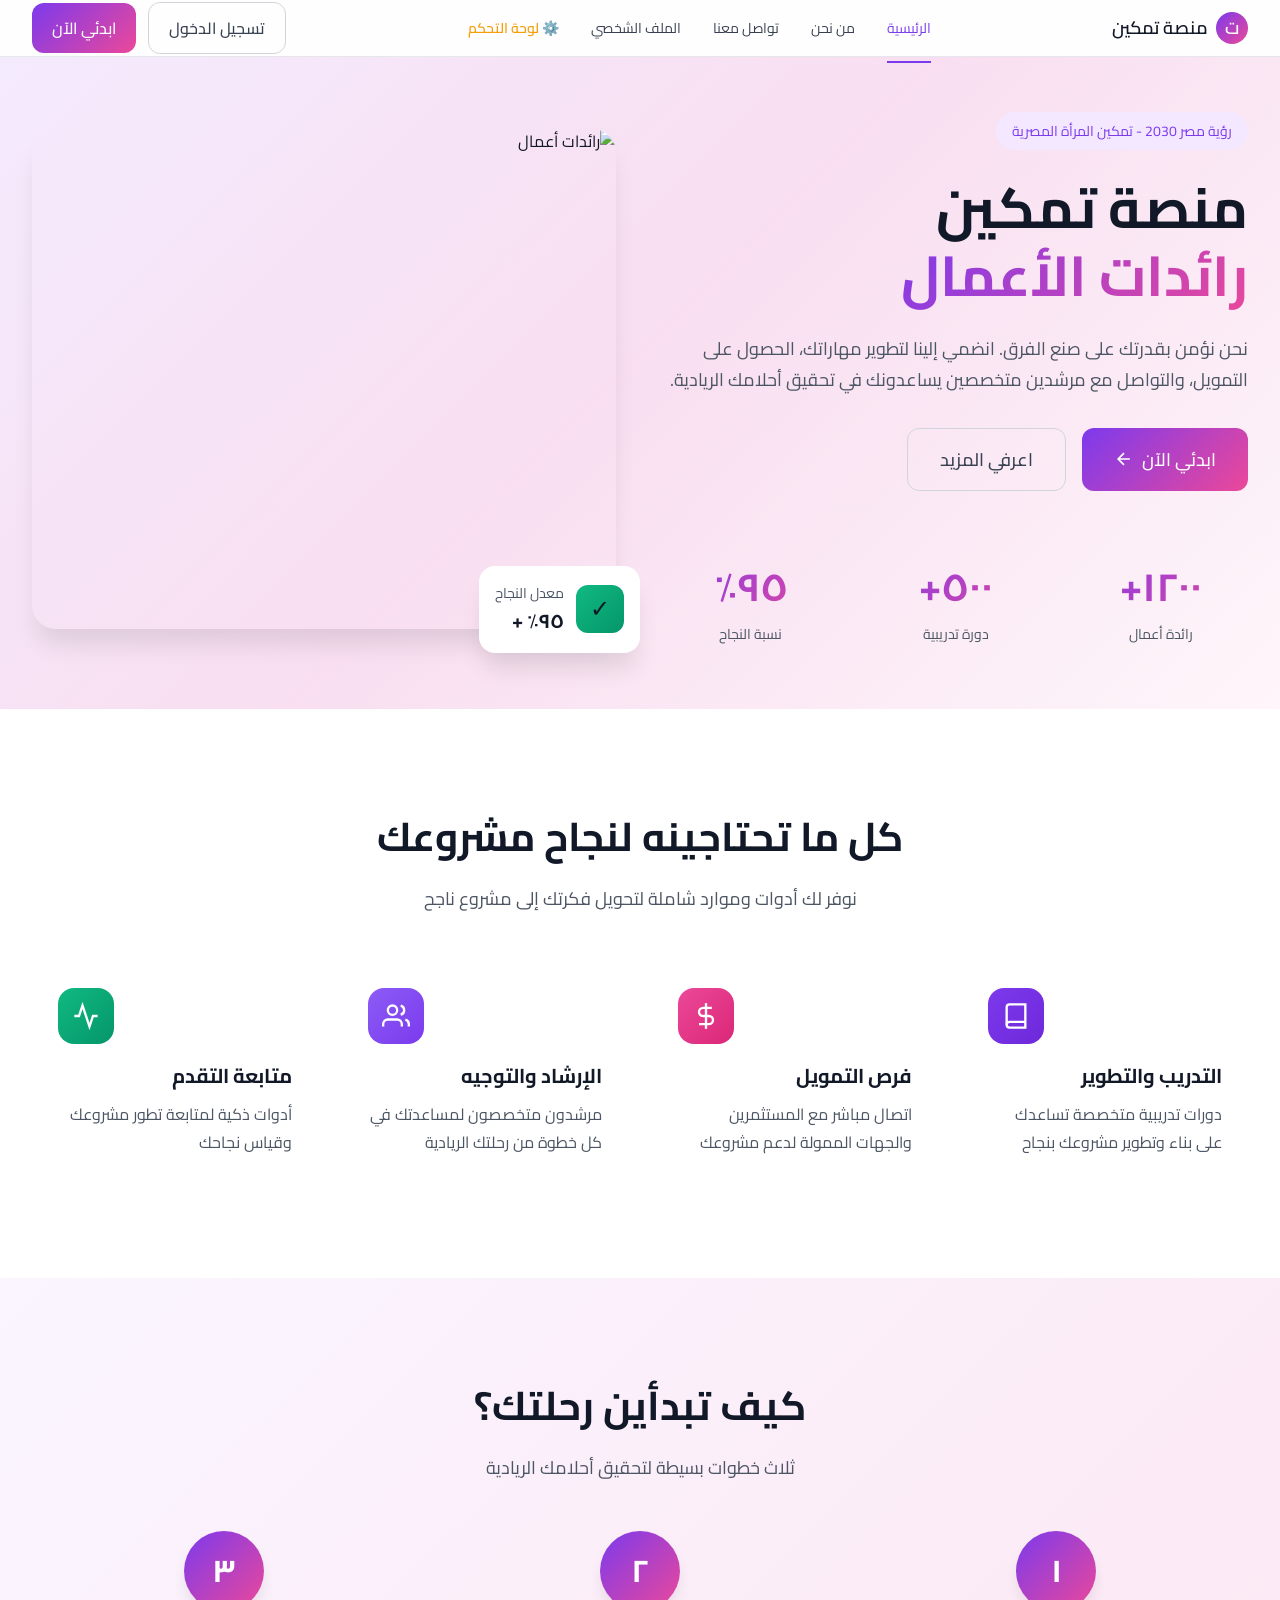
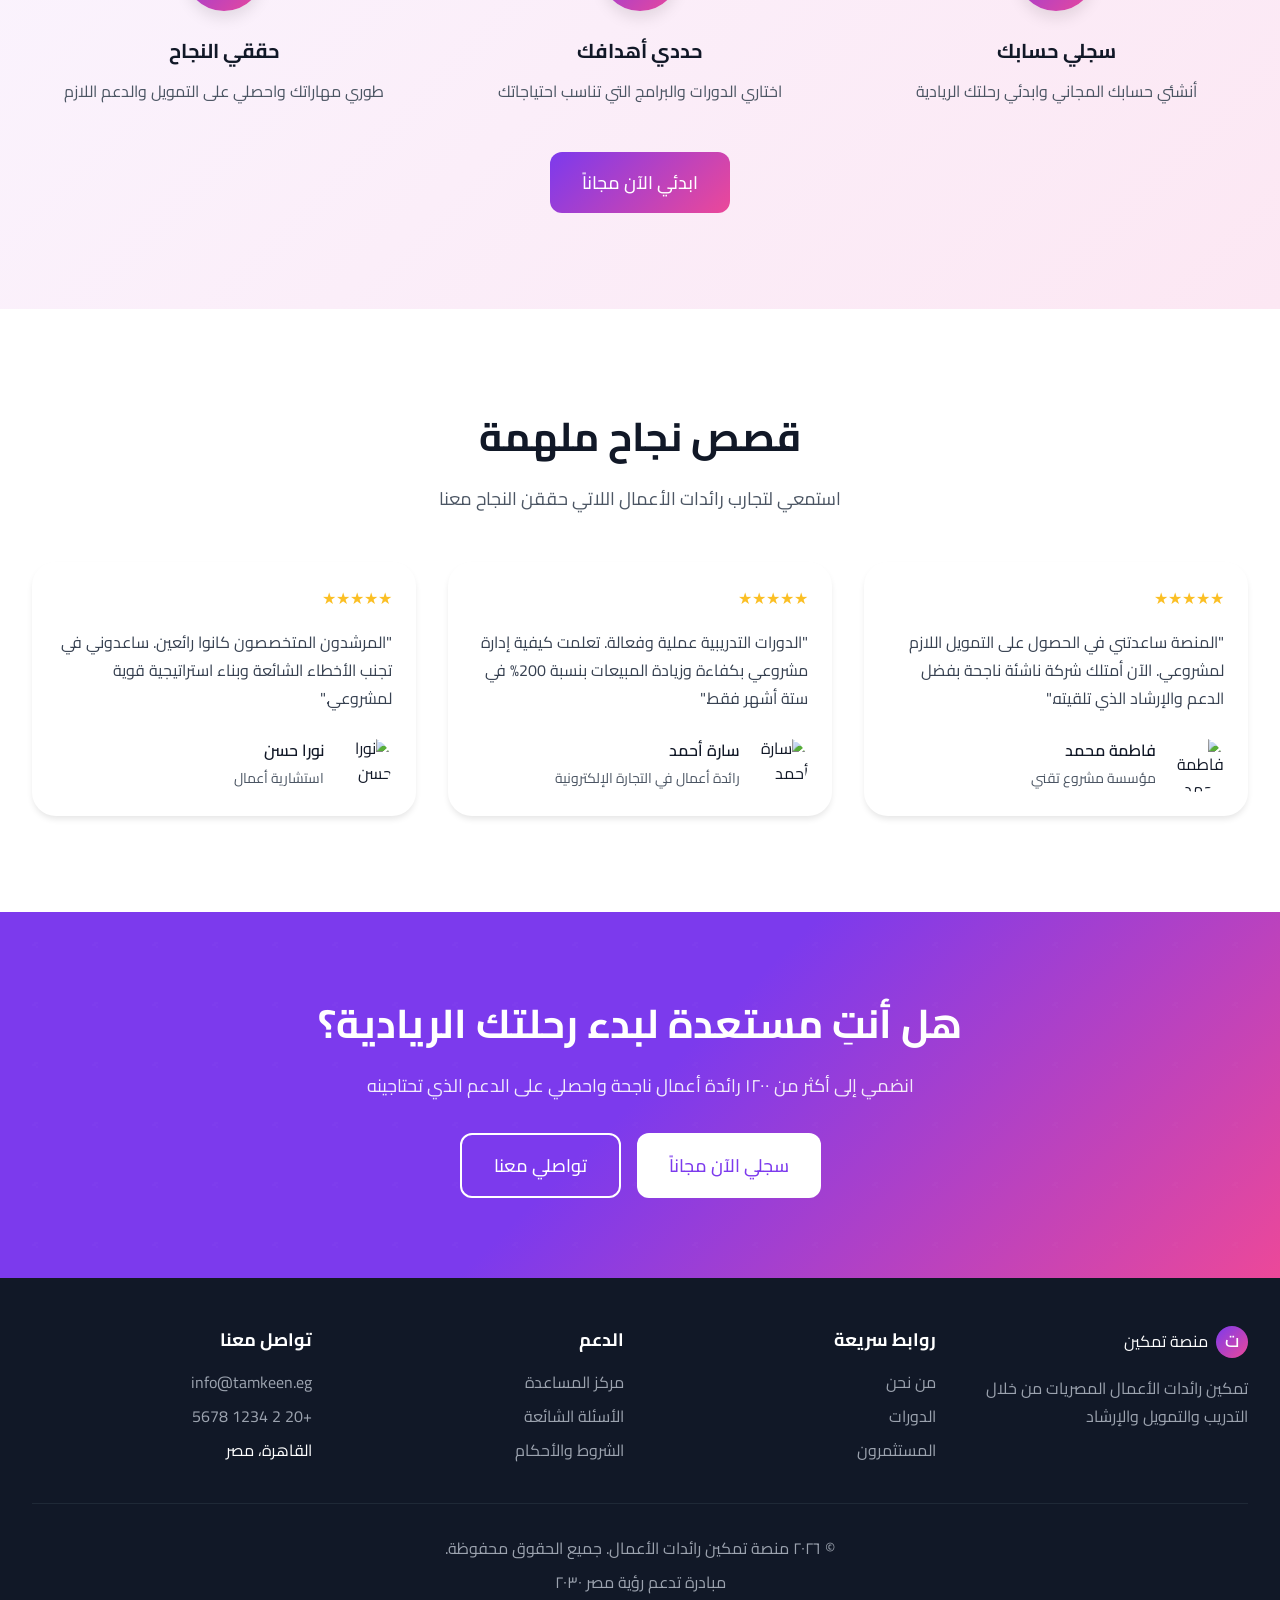
==== commit 291d9ef7: "refactor" ====
--- a/index.html
+++ b/index.html
@@ -27,13 +27,14 @@
                     <a href="#" class="nav-link" data-page="about">من نحن</a>
                     <a href="#" class="nav-link" data-page="contact">تواصل معنا</a>
                     <a href="#" class="nav-link" onclick="showProfile(); return false;">الملف الشخصي</a>
+                    <a href="admin.html" class="nav-link admin-link" title="لوحة التحكم" style="color: #f59e0b; font-weight: 600;">⚙️ لوحة التحكم</a>
                 </div>
 
                 <!-- Auth Buttons -->
-               <div class="nav-actions" id="navActions">
-    <button class="btn btn-outline" onclick="showPage('auth')">تسجيل الدخول</button>
-    <button class="btn btn-primary" onclick="showPage('auth')">ابدئي الآن</button>
-</div>
+                <div class="nav-actions" id="navActions">
+                    <button class="btn btn-outline" onclick="showPage('auth')">تسجيل الدخول</button>
+                    <button class="btn btn-primary" onclick="showPage('auth')">ابدئي الآن</button>
+                </div>
 
                 <!-- Mobile Menu Button -->
                 <button class="mobile-menu-btn" id="mobileMenuBtn">
@@ -47,6 +48,7 @@
                 <a href="#" class="mobile-nav-link" data-page="about">من نحن</a>
                 <a href="#" class="mobile-nav-link" data-page="contact">تواصل معنا</a>
                 <a href="#" class="mobile-nav-link" onclick="showProfile(); return false;">الملف الشخصي</a>
+                <a href="admin.html" class="mobile-nav-link admin-link" style="color: #f59e0b; font-weight: 600;">⚙️ لوحة التحكم</a>
                 <div class="mobile-nav-actions">
                     <button class="btn btn-outline btn-block" onclick="showPage('auth')">تسجيل الدخول</button>
                     <button class="btn btn-primary btn-block" onclick="showPage('auth')">ابدئي الآن</button>
@@ -370,110 +372,110 @@
         </div>
 
         <!-- Contact Page -->
-     <div id="contactPage" class="page">
-    <section class="contact-hero">
-        <div class="container">
-            <div class="contact-hero-content">
-                <h1>تواصل معنا</h1>
-                <p>نحن هنا لمساعدتك في رحلتك الريادية. تواصلي معنا في أي وقت</p>
-            </div>
+        <div id="contactPage" class="page">
+            <section class="contact-hero">
+                <div class="container">
+                    <div class="contact-hero-content">
+                        <h1>تواصل معنا</h1>
+                        <p>نحن هنا لمساعدتك في رحلتك الريادية. تواصلي معنا في أي وقت</p>
+                    </div>
+                </div>
+            </section>
+
+            <section class="contact-content">
+                <div class="container">
+                    <div class="contact-grid">
+                        <div class="contact-form">
+                            <h2>أرسلي رسالة</h2>
+                            <form>
+                                <div class="form-group">
+                                    <label>الاسم الكامل</label>
+                                    <input type="text" placeholder="أدخلي اسمك الكامل" required>
+                                </div>
+                                <div class="form-group">
+                                    <label>البريد الإلكتروني</label>
+                                    <input type="email" placeholder="example@email.com" required>
+                                </div>
+                                <div class="form-group">
+                                    <label>الموضوع</label>
+                                    <input type="text" placeholder="موضوع الرسالة" required>
+                                </div>
+                                <div class="form-group">
+                                    <label>الرسالة</label>
+                                    <textarea placeholder="اكتبي رسالتك هنا..." rows="5" required></textarea>
+                                </div>
+                                <button type="submit" class="btn btn-primary">إرسال الرسالة</button>
+                            </form>
+                        </div>
+                        <div class="contact-info">
+                            <h2>معلومات التواصل</h2>
+                            <div class="contact-item">
+                                <div class="contact-icon">📧</div>
+                                <div>
+                                    <div class="contact-label">البريد الإلكتروني</div>
+                                    <div class="contact-value">info@tamkeen.eg</div>
+                                </div>
+                            </div>
+                            <div class="contact-item">
+                                <div class="contact-icon">📞</div>
+                                <div>
+                                    <div class="contact-label">الهاتف</div>
+                                    <div class="contact-value">+20 2 1234 5678</div>
+                                </div>
+                            </div>
+                            <div class="contact-item">
+                                <div class="contact-icon">📍</div>
+                                <div>
+                                    <div class="contact-label">العنوان</div>
+                                    <div class="contact-value">القاهرة، مصر</div>
+                                </div>
+                            </div>
+                        </div>
+                    </div>
+                </div>
+            </section>
         </div>
-    </section>
-
-    <section class="contact-content">
-        <div class="container">
-            <div class="contact-grid">
-                <div class="contact-form">
-                    <h2>أرسلي رسالة</h2>
-                    <form id="contactForm">
-                        <div class="form-group">
-                            <label>الاسم الكامل</label>
-                            <input id="contactName" type="text" placeholder="أدخلي اسمك الكامل" required>
-                        </div>
-                        <div class="form-group">
-                            <label>البريد الإلكتروني</label>
-                            <input id="contactEmail" type="email" placeholder="example@email.com" required>
-                        </div>
-                        <div class="form-group">
-                            <label>الموضوع</label>
-                            <input id="contactSubject" type="text" placeholder="موضوع الرسالة" required>
-                        </div>
-                        <div class="form-group">
-                            <label>الرسالة</label>
-                            <textarea id="contactMessage" placeholder="اكتبي رسالتك هنا..." rows="5" required></textarea>
-                        </div>
-                        <button type="submit" class="btn btn-primary">إرسال الرسالة</button>
-                    </form>
-                </div>
-                <div class="contact-info">
-                    <h2>معلومات التواصل</h2>
-                    <div class="contact-item">
-                        <div class="contact-icon">📧</div>
-                        <div>
-                            <div class="contact-label">البريد الإلكتروني</div>
-                            <div class="contact-value">info@tamkeen.eg</div>
-                        </div>
-                    </div>
-                    <div class="contact-item">
-                        <div class="contact-icon">📞</div>
-                        <div>
-                            <div class="contact-label">الهاتف</div>
-                            <div class="contact-value">+20 2 1234 5678</div>
-                        </div>
-                    </div>
-                    <div class="contact-item">
-                        <div class="contact-icon">📍</div>
-                        <div>
-                            <div class="contact-label">العنوان</div>
-                            <div class="contact-value">القاهرة، مصر</div>
-                        </div>
-                    </div>
-                </div>
-            </div>
+
+        <!-- Help Page -->
+        <div id="helpPage" class="page">
+            <section class="help-hero">
+                <div class="container">
+                    <div class="help-hero-content">
+                        <h1>مركز المساعدة</h1>
+                        <p>نحن هنا لمساعدتك في كل خطوة من رحلتك الريادية</p>
+                    </div>
+                </div>
+            </section>
+
+            <section class="help-content">
+                <div class="container">
+                    <div class="help-grid">
+                        <div class="help-section">
+                            <h2>البدء في رحلتك</h2>
+                            <div class="help-item">
+                                <h3>كيف أنشئ حساب جديد؟</h3>
+                                <p>اضغطي على "ابدئي الآن" في الصفحة الرئيسية واتبعي الخطوات البسيطة لإنشاء حسابك.</p>
+                            </div>
+                            <div class="help-item">
+                                <h3>ما هي الدورات المتاحة؟</h3>
+                                <p>نوفر أكثر من 500 دورة تدريبية في مجالات مختلفة مثل التسويق، الإدارة المالية، وريادة الأعمال.</p>
+                            </div>
+                        </div>
+                        <div class="help-section">
+                            <h2>الدعم الفني</h2>
+                            <div class="help-item">
+                                <h3>كيف أتصل بالدعم؟</h3>
+                                <p>يمكنك التواصل معنا عبر البريد الإلكتروني info@tamkeen.eg أو الهاتف +20 2 1234 5678</p>
+                            </div>
+                            <div class="help-item">
+                                <h3>مشاكل في تسجيل الدخول</h3>
+                                <p>تأكدي من صحة البريد الإلكتروني وكلمة المرور. إذا نسيت كلمة المرور، استخدمي رابط "نسيت كلمة المرور".</p>
+                            </div>
+                        </div>
+                    </div>
+                </div>
+            </section>
         </div>
-    </section>
-</div>
-
-<!-- Help Page -->
-<div id="helpPage" class="page">
-    <section class="help-hero">
-        <div class="container">
-            <div class="help-hero-content">
-                <h1>مركز المساعدة</h1>
-                <p>نحن هنا لمساعدتك في كل خطوة من رحلتك الريادية</p>
-            </div>
-        </div>
-    </section>
-
-    <section class="help-content">
-        <div class="container">
-            <div class="help-grid">
-                <div class="help-section">
-                    <h2>البدء في رحلتك</h2>
-                    <div class="help-item">
-                        <h3>كيف أنشئ حساب جديد؟</h3>
-                        <p>اضغطي على "ابدئي الآن" في الصفحة الرئيسية واتبعي الخطوات البسيطة لإنشاء حسابك.</p>
-                    </div>
-                    <div class="help-item">
-                        <h3>ما هي الدورات المتاحة؟</h3>
-                        <p>نوفر أكثر من 500 دورة تدريبية في مجالات مختلفة مثل التسويق، الإدارة المالية، وريادة الأعمال.</p>
-                    </div>
-                </div>
-                <div class="help-section">
-                    <h2>الدعم الفني</h2>
-                    <div class="help-item">
-                        <h3>كيف أتصل بالدعم؟</h3>
-                        <p>يمكنك التواصل معنا عبر البريد الإلكتروني info@tamkeen.eg أو الهاتف +20 2 1234 5678</p>
-                    </div>
-                    <div class="help-item">
-                        <h3>مشاكل في تسجيل الدخول</h3>
-                        <p>تأكدي من صحة البريد الإلكتروني وكلمة المرور. إذا نسيت كلمة المرور، استخدمي رابط "نسيت كلمة المرور".</p>
-                    </div>
-                </div>
-            </div>
-        </div>
-    </section>
-</div>
 
         <!-- Investors Page -->
         <div id="investorsPage" class="page">
@@ -1278,133 +1280,141 @@
 
         <!-- Auth Page (Login/Register) - Will be shown when clicking auth buttons -->
         <div id="authPage" class="page">
-    <div class="auth-container">
-        <div class="auth-content">
-            <div class="auth-sidebar">
-                <h2>انضمي إلى<br><span class="gradient-text">مجتمع رائدات الأعمال</span></h2>
-                <p>أكثر من ١٢٠٠ رائدة أعمال مصرية بدأن رحلتهن معنا</p>
-                <ul class="auth-features">
-                    <li>✓ وصول لأكثر من ٥٠٠ دورة تدريبية متخصصة</li>
-                    <li>✓ فرص تمويل من مستثمرين موثوقين</li>
-                    <li>✓ إرشاد من خبراء في مجال ريادة الأعمال</li>
-                    <li>✓ أدوات متقدمة لمتابعة تقدم مشروعك</li>
-                </ul>
-            </div>
-
-            <div class="auth-form-container">
-                <div class="auth-tabs">
-                    <button class="auth-tab" onclick="switchAuthTab('register')">إنشاء حساب جديد</button>
-                    <button class="auth-tab active" onclick="switchAuthTab('login')">تسجيل الدخول</button>
-                </div>
-
-                <h3 class="auth-title" id="authTitle">أهلاً بعودتك!</h3>
-
-                <!-- Login Form -->
-                <form id="loginForm" class="auth-form">
-                    <div class="form-group">
-                        <label>البريد الإلكتروني</label>
-                        <input id="loginEmail" type="email" placeholder="example@email.com" required>
-                    </div>
-
-                    <div class="form-group">
-                        <label>كلمة المرور</label>
-                        <input id="loginPassword" type="password" placeholder="••••••••" required>
-                    </div>
-
-                    <div class="form-row">
-                        <label class="checkbox-label">
-                            <input type="checkbox" id="rememberMe">
-                            <span>تذكرني</span>
-                        </label>
-                        <a href="#" class="forgot-password">نسيت كلمة المرور؟</a>
-                    </div>
-
-                    <button type="submit" class="btn btn-primary btn-block btn-lg">
-                        تسجيل الدخول
-                    </button>
-                </form>
-
-                <!-- Register Form -->
-                <form id="registerForm" class="auth-form" style="display: none;">
-                    <div class="account-types">
-                        <label class="account-type">
-                            <input type="radio" name="accountType" value="entrepreneur" checked>
-                            <div class="account-type-card">
-                                <div class="account-type-icon">👤</div>
-                                <div class="account-type-title">رائدة أعمال</div>
-                                <div class="account-type-desc">لديَّ مشروع أو فكرة</div>
-                            </div>
-                        </label>
-
-                        <label class="account-type">
-                            <input type="radio" name="accountType" value="investor">
-                            <div class="account-type-card">
-                                <div class="account-type-icon">🏢</div>
-                                <div class="account-type-title">مستثمر / مرشد</div>
-                                <div class="account-type-desc">أريد دعم المشاريع</div>
-                            </div>
-                        </label>
-                    </div>
-
-                    <div class="form-group">
-                        <label>الاسم الكامل</label>
-                        <input id="registerName" type="text" placeholder="أدخلي اسمك الكامل" required>
-                    </div>
-
-                    <div class="form-group">
-                        <label>البريد الإلكتروني</label>
-                        <input id="registerEmail" type="email" placeholder="example@email.com" required>
-                    </div>
-
-                    <div class="form-group">
-                        <label>كلمة المرور</label>
-                        <input id="registerPassword" type="password" placeholder="••••••••" required>
-                    </div>
-
-                    <div class="form-group">
-                        <label>رقم الهاتف</label>
-                        <input id="registerPhone" type="tel" placeholder="+20 1XX XXX XXXX" required>
-                    </div>
-
-                    <div class="form-group">
-                        <label>رابط فيسبوك (اختياري)</label>
-                        <input id="registerFacebook" type="url" placeholder="https://www.facebook.com/username" name="facebook">
-                    </div>
-
-                    <button type="submit" class="btn btn-primary btn-block btn-lg">
-                        إنشاء الحساب
-                    </button>
-
-                    <p class="auth-terms">
-                        بإنشاء حساب، أنتِ توافقين على
-                        <a href="#" onclick="showPage('terms'); return false;">الشروط والأحكام</a> و
-                        <a href="#">سياسة الخصوصية</a>
-                    </p>
-                </form>
-
-                <div class="auth-divider">أو</div>
-
-                <div class="social-auth">
-                    <button type="button" id="googleSignInButton" class="btn btn-outline btn-block">
-                        <img src="[data-uri]" width="18" alt="Google">
-                        متابعة باستخدام Google
-                    </button>
-                </div>
-
-                <div class="auth-back">
-                    <a href="#" onclick="showPage('landing')">← العودة للصفحة الرئيسية</a>
+            <div class="auth-container">
+                <div class="auth-content">
+                    <div class="auth-sidebar">
+                        <h2>انضمي إلى<br><span class="gradient-text">مجتمع رائدات الأعمال</span></h2>
+                        <p>أكثر من ١٢٠٠ رائدة أعمال مصرية بدأن رحلتهن معنا</p>
+                        <ul class="auth-features">
+                            <li>✓ وصول لأكثر من ٥٠٠ دورة تدريبية متخصصة</li>
+                            <li>✓ فرص تمويل من مستثمرين موثوقين</li>
+                            <li>✓ إرشاد من خبراء في مجال ريادة الأعمال</li>
+                            <li>✓ أدوات متقدمة لمتابعة تقدم مشروعك</li>
+                        </ul>
+                    </div>
+
+                    <div class="auth-form-container">
+                        <div class="auth-tabs">
+                            <button class="auth-tab" onclick="switchAuthTab('register')">إنشاء حساب جديد</button>
+                            <button class="auth-tab active" onclick="switchAuthTab('login')">تسجيل الدخول</button>
+                        </div>
+
+                        <h3 class="auth-title" id="authTitle">أهلاً بعودتك!</h3>
+
+                        <!-- Login Form -->
+                        <form id="loginForm" class="auth-form">
+                            <div class="form-group">
+                                <label>البريد الإلكتروني</label>
+                                <input type="email" placeholder="example@email.com" required>
+                            </div>
+
+                            <div class="form-group">
+                                <label>كلمة المرور</label>
+                                <input type="password" placeholder="••••••••" required>
+                            </div>
+
+                            <div class="form-row">
+                                <label class="checkbox-label">
+                                    <input type="checkbox" id="rememberMe">
+                                    <span>تذكرني</span>
+                                </label>
+                                <a href="#" class="forgot-password">نسيت كلمة المرور؟</a>
+                            </div>
+
+                            <button type="submit" class="btn btn-primary btn-block btn-lg">
+                                تسجيل الدخول
+                            </button>
+                        </form>
+
+                        <!-- Register Form -->
+                        <form id="registerForm" class="auth-form" style="display: none;">
+                            <div class="account-types">
+                                <label class="account-type">
+                                    <input type="radio" name="accountType" value="entrepreneur" checked>
+                                    <div class="account-type-card">
+                                        <div class="account-type-icon">👤</div>
+                                        <div class="account-type-title">رائدة أعمال</div>
+                                        <div class="account-type-desc">لديَّ مشروع أو فكرة</div>
+                                    </div>
+                                </label>
+
+                                <label class="account-type">
+                                    <input type="radio" name="accountType" value="investor">
+                                    <div class="account-type-card">
+                                        <div class="account-type-icon">🏢</div>
+                                        <div class="account-type-title">مستثمر / مرشد</div>
+                                        <div class="account-type-desc">أريد دعم المشاريع</div>
+                                    </div>
+                                </label>
+                            </div>
+
+                            <div class="form-group">
+                                <label>الاسم الكامل</label>
+                                <input type="text" placeholder="أدخلي اسمك الكامل" required>
+                            </div>
+
+                            <div class="form-group">
+                                <label>البريد الإلكتروني</label>
+                                <input type="email" placeholder="example@email.com" required>
+                            </div>
+
+                            <div class="form-group">
+                                <label>كلمة المرور</label>
+                                <input type="password" placeholder="••••••••" required>
+                            </div>
+
+                            <div class="form-group">
+                                <label>رقم الهاتف</label>
+                                <input type="tel" placeholder="+20 1XX XXX XXXX" required>
+                            </div>
+
+                            <div class="form-group">
+                                <label>رابط فيسبوك (اختياري)</label>
+                                <input type="url" placeholder="https://www.facebook.com/username" name="facebook">
+                            </div>
+
+                            <button type="submit" class="btn btn-primary btn-block btn-lg">
+                                إنشاء الحساب
+                            </button>
+
+                            <p class="auth-terms">
+                                بإنشاء حساب، أنتِ توافقين على 
+                                <a href="#" onclick="showPage('terms'); return false;">الشروط والأحكام</a> و 
+                                <a href="#">سياسة الخصوصية</a>
+                            </p>
+                        </form>
+
+                        <div class="auth-divider">أو</div>
+
+                        <div class="social-auth">
+                        <button type="button" id="googleSignInButton" class="btn btn-outline btn-block">
+                                <img src="[data-uri]" width="18" alt="Google">
+                                متابعة باستخدام Google
+                            </button>
+                        </div>
+
+                        <div style="margin-top: 20px; padding-top: 20px; border-top: 1px solid #e5e7eb; text-align: center;">
+                            <p style="font-size: 12px; color: #6b7280; margin-bottom: 10px;">هل أنتِ مديرة نظام؟</p>
+                            <a href="admin.html" class="btn btn-outline btn-block" style="background: #f5f3ff; color: #6366f1; border-color: #c4b5fd; font-weight: 600;">
+                                ⚙️ الدخول إلى لوحة التحكم الإدارية
+                            </a>
+                        </div>
+
+                        <div class="auth-back">
+                            <a href="#" onclick="showPage('landing')">← العودة للصفحة الرئيسية</a>
+                        </div>
+                    </div>
                 </div>
             </div>
         </div>
-    </div>
-</div>
+
         <!-- Dashboard Page (shown after login) -->
         <div id="dashboardPage" class="page">
             <div class="dashboard-container">
                 <div class="container">
                     <div class="dashboard-header">
                         <div>
-                            <h1 id="dashboardUserName">مرحباً 👋</h1>
+                            <h1>مرحباً، سارة! 👋</h1>
                             <p>نتمنى لك يوماً مثمراً من التعلم والتطوير</p>
                         </div>
                         <button class="btn btn-primary" onclick="showPage('courses')">
@@ -1521,40 +1531,7 @@
                             <button class="btn btn-outline" onclick="showPage('courses')">عرض الدورات</button>
                         </div>
                     </div>
-<!-- Admin Dashboard -->
-<div id="adminPage" class="page">
-    <div class="dashboard-container">
-        <div class="container">
-
-            <h1>لوحة تحكم الأدمن</h1>
-
-            <div class="stats-grid">
-
-                <div class="stat-card">
-                    <h3>المستخدمين</h3>
-                    <span id="adminUsersCount">0</span>
-                </div>
-
-                <div class="stat-card">
-                    <h3>المشاريع</h3>
-                    <span id="adminProjectsCount">0</span>
-                </div>
-
-                <div class="stat-card">
-                    <h3>الرسائل</h3>
-                    <span id="adminContactsCount">0</span>
-                </div>
-
-                <div class="stat-card">
-                    <h3>المستثمرين</h3>
-                    <span id="adminInvestorsCount">0</span>
-                </div>
-
-            </div>
-
-        </div>
-    </div>
-</div>
+
                     <div class="profile-grid">
                         <div class="profile-card">
                             <div class="profile-card-header">
